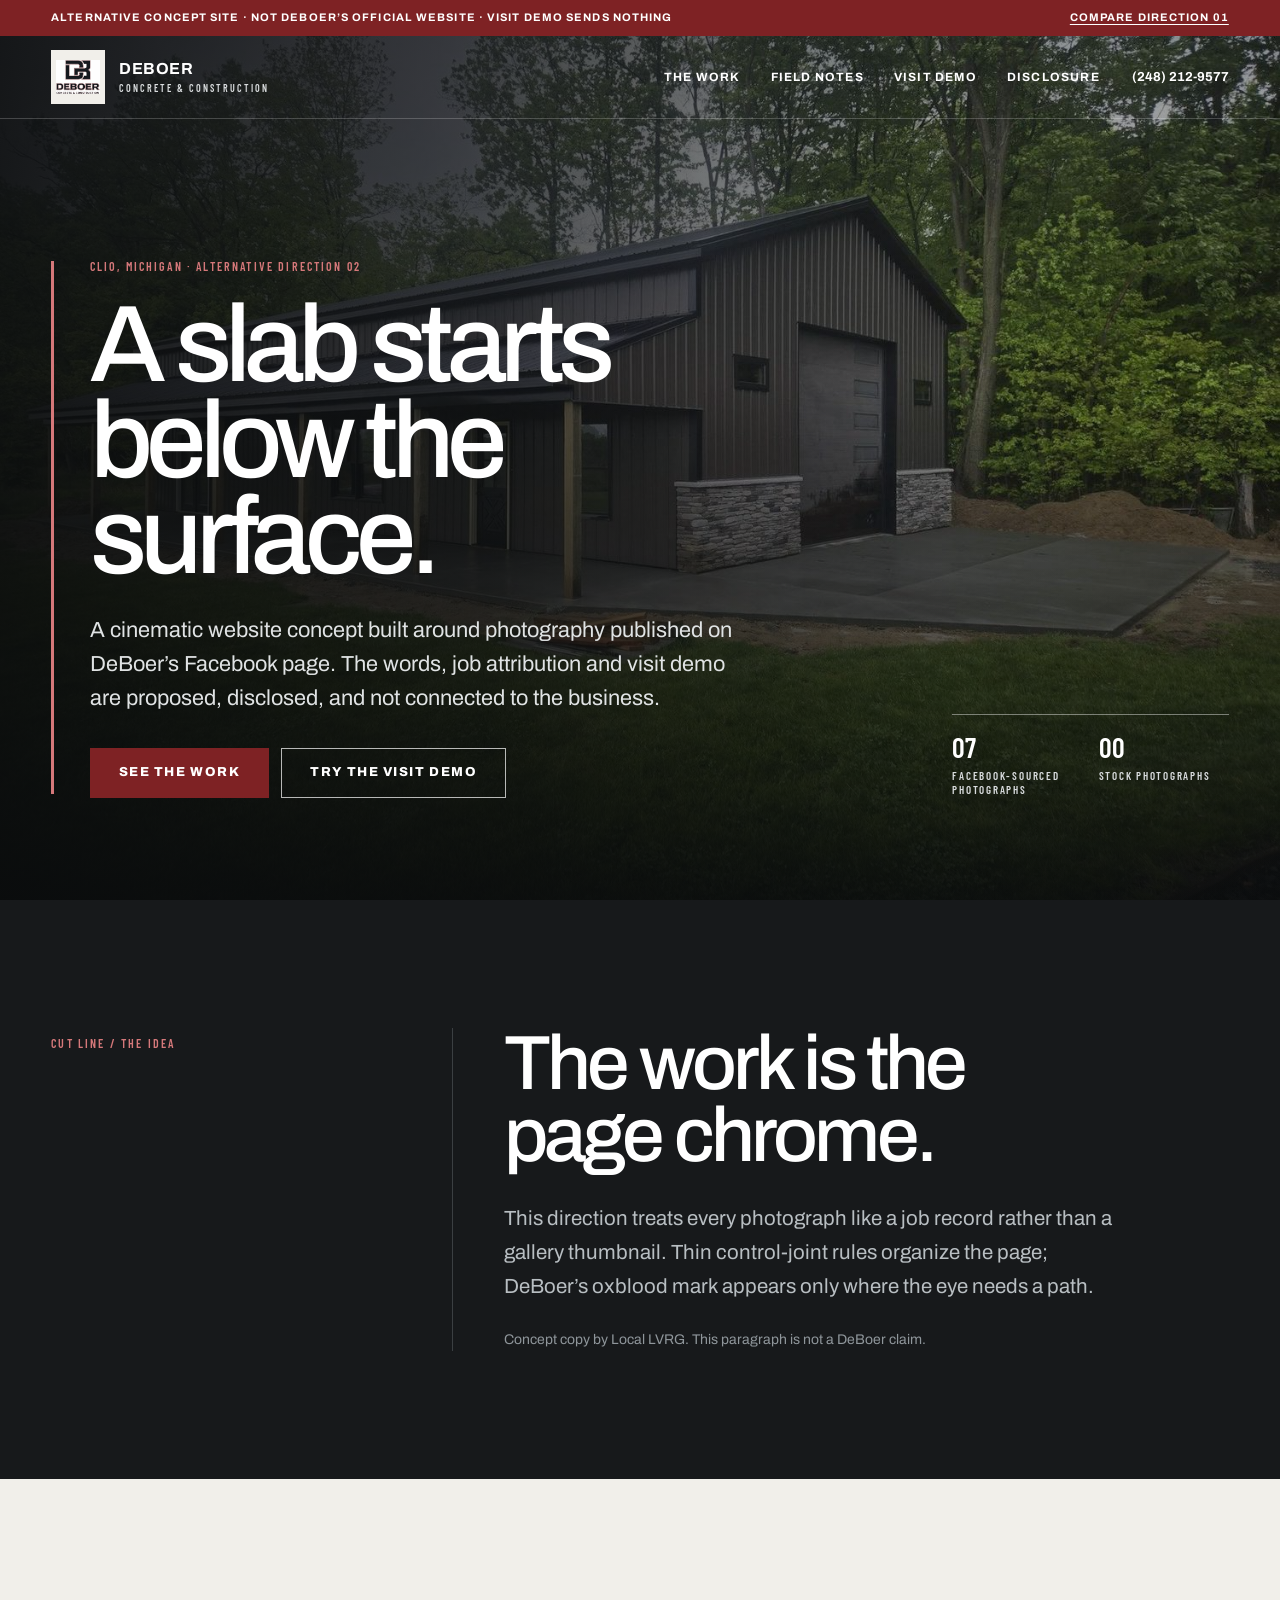
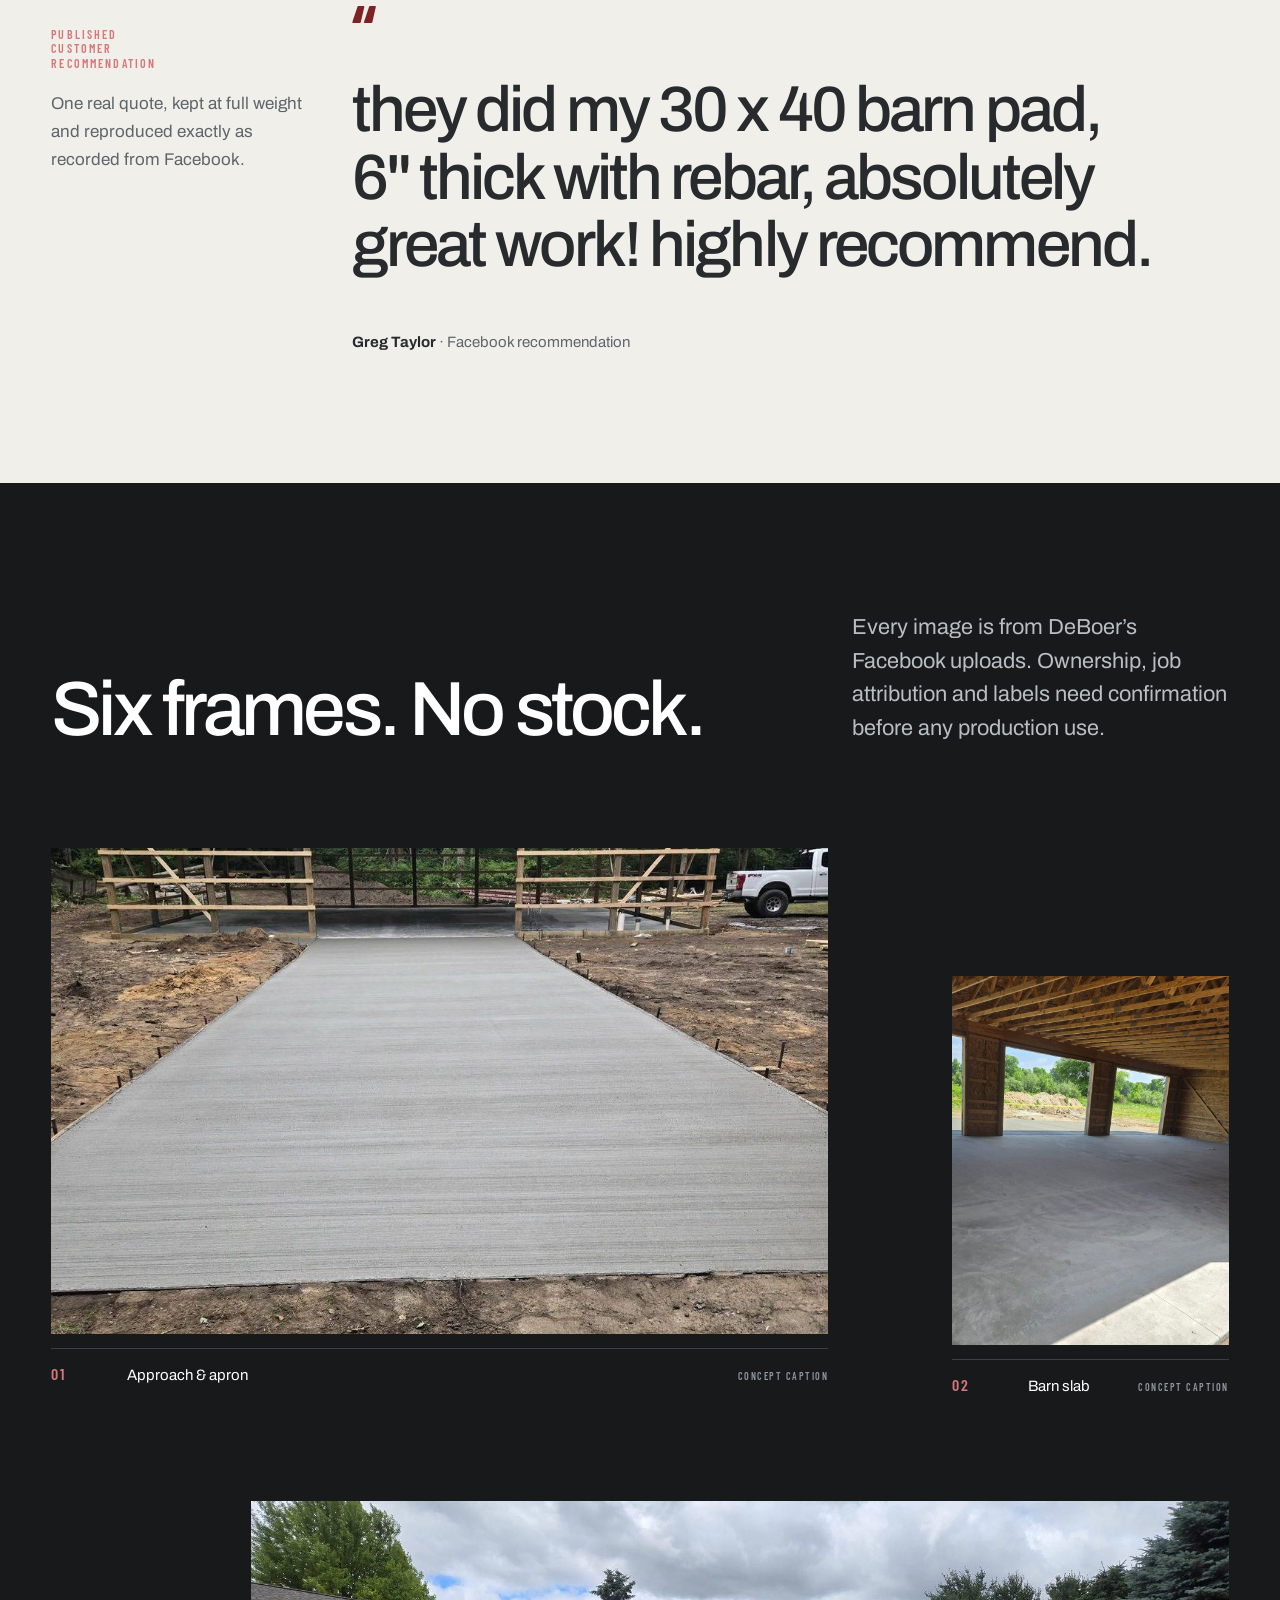
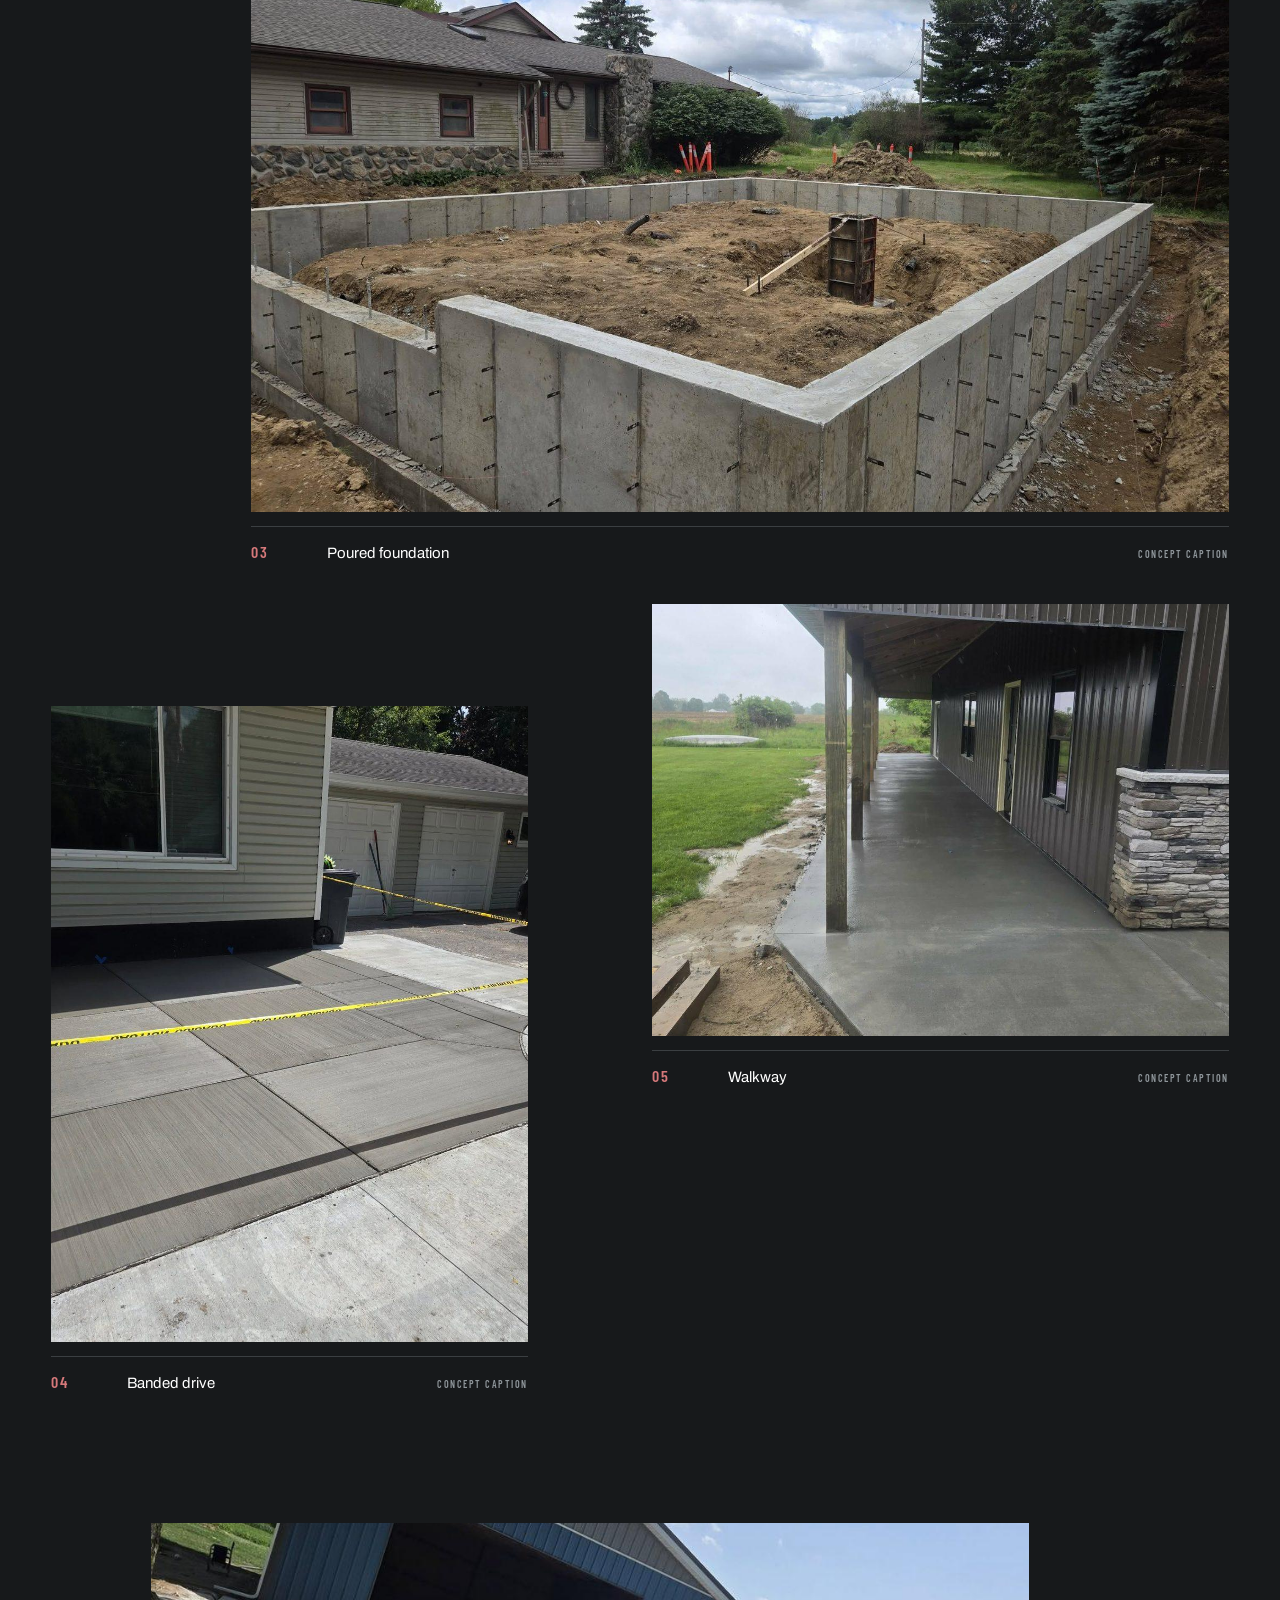
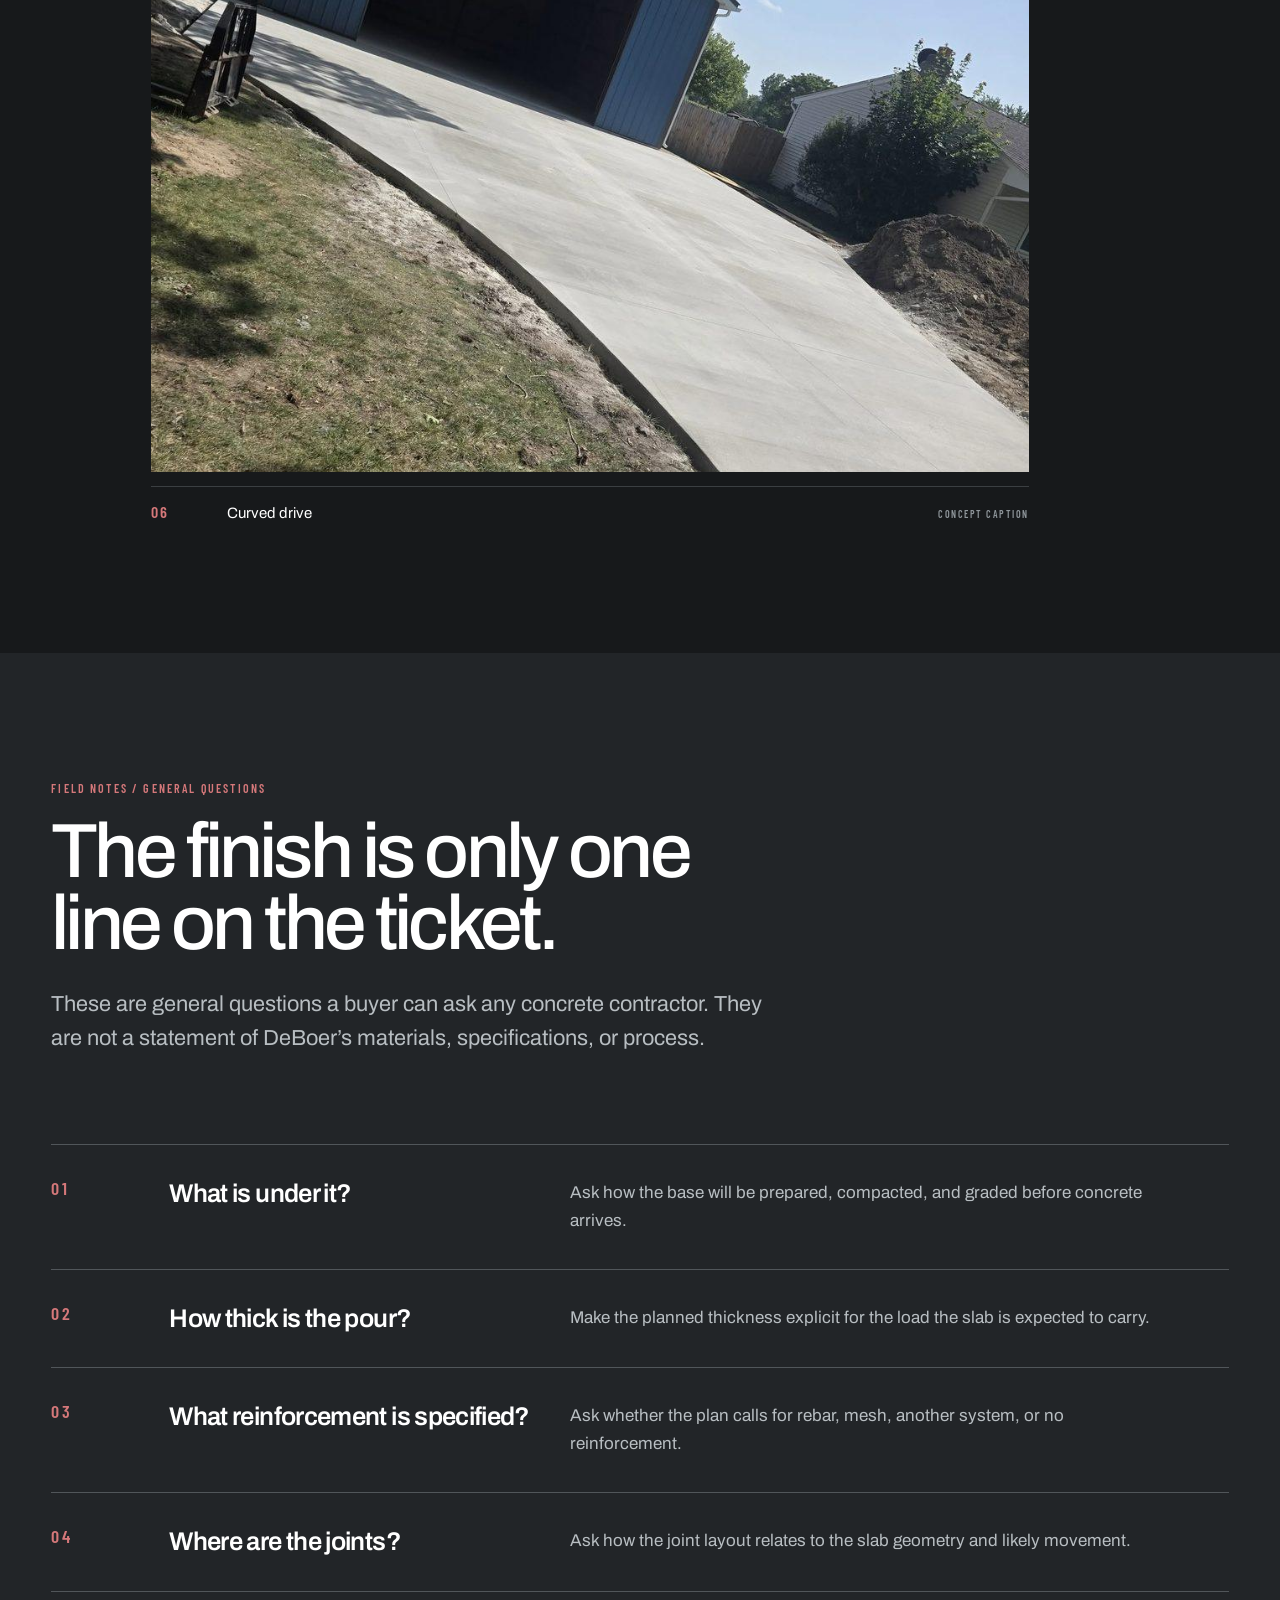
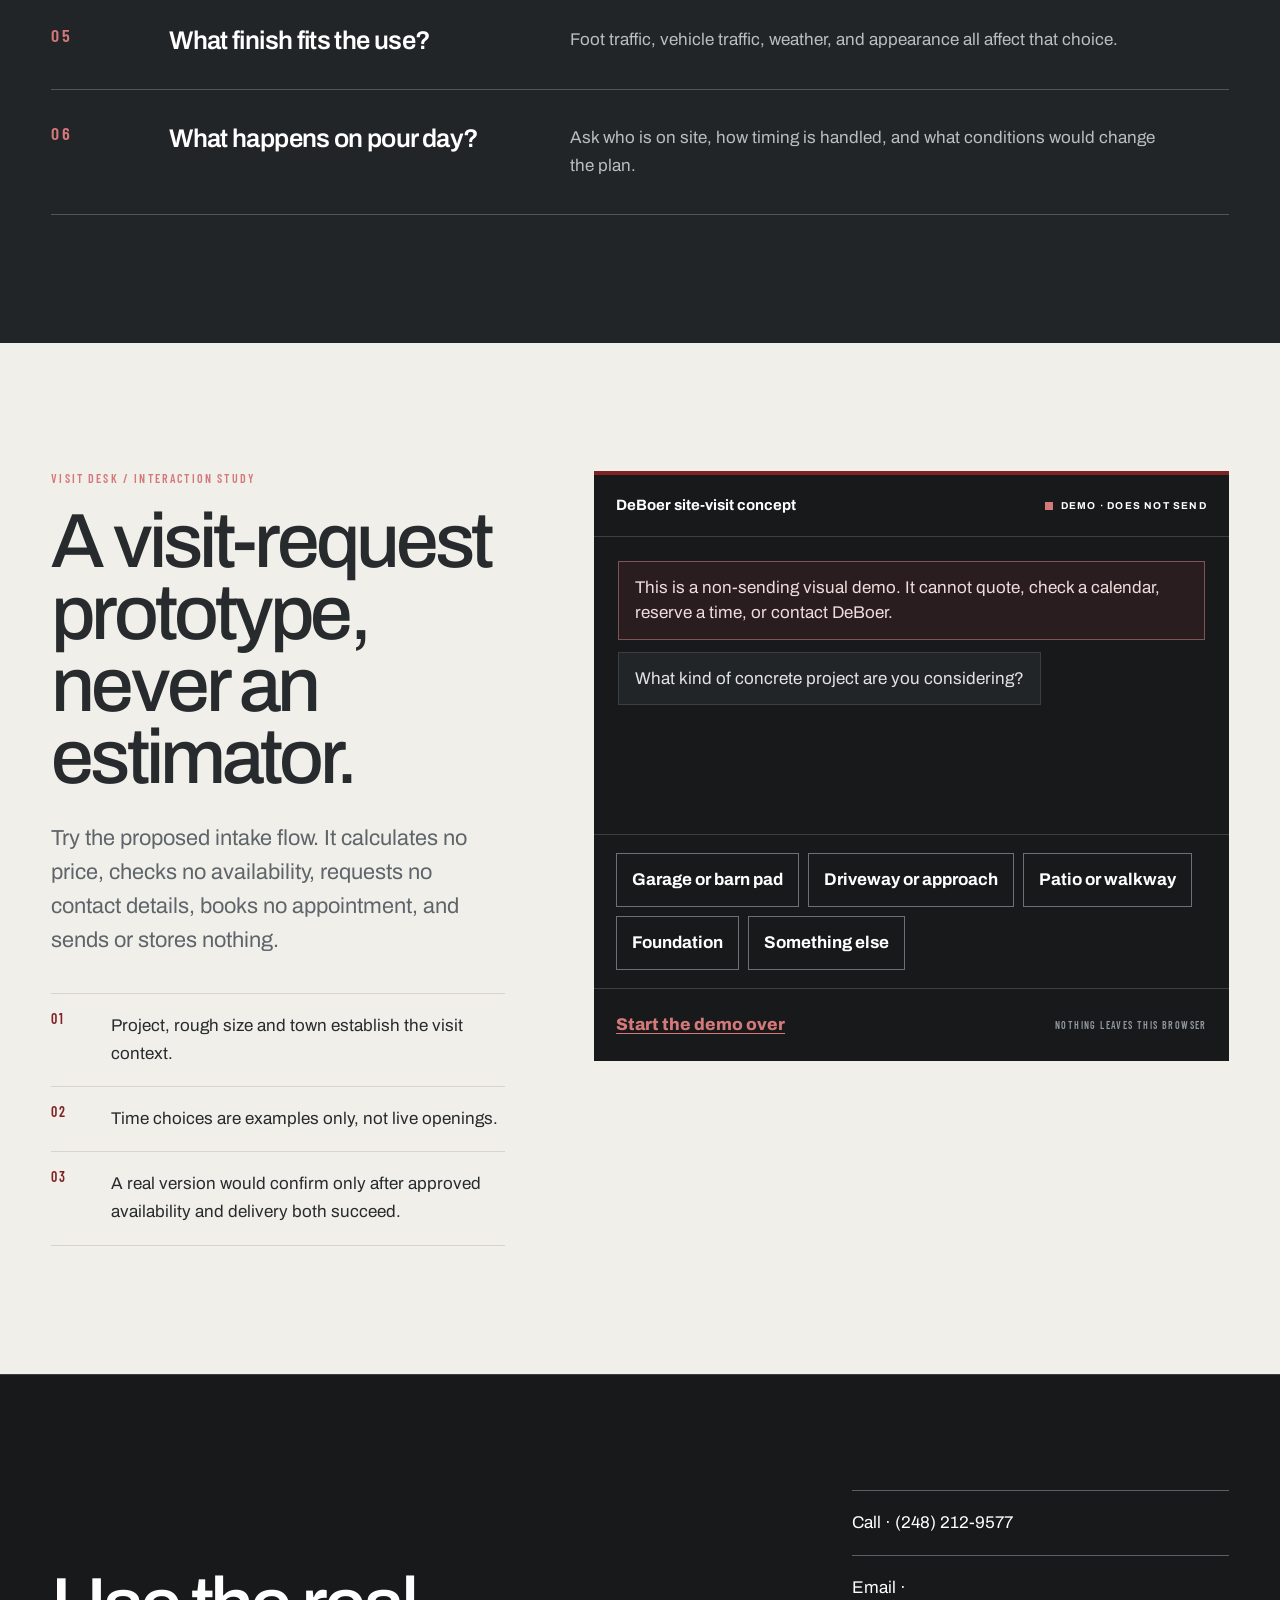
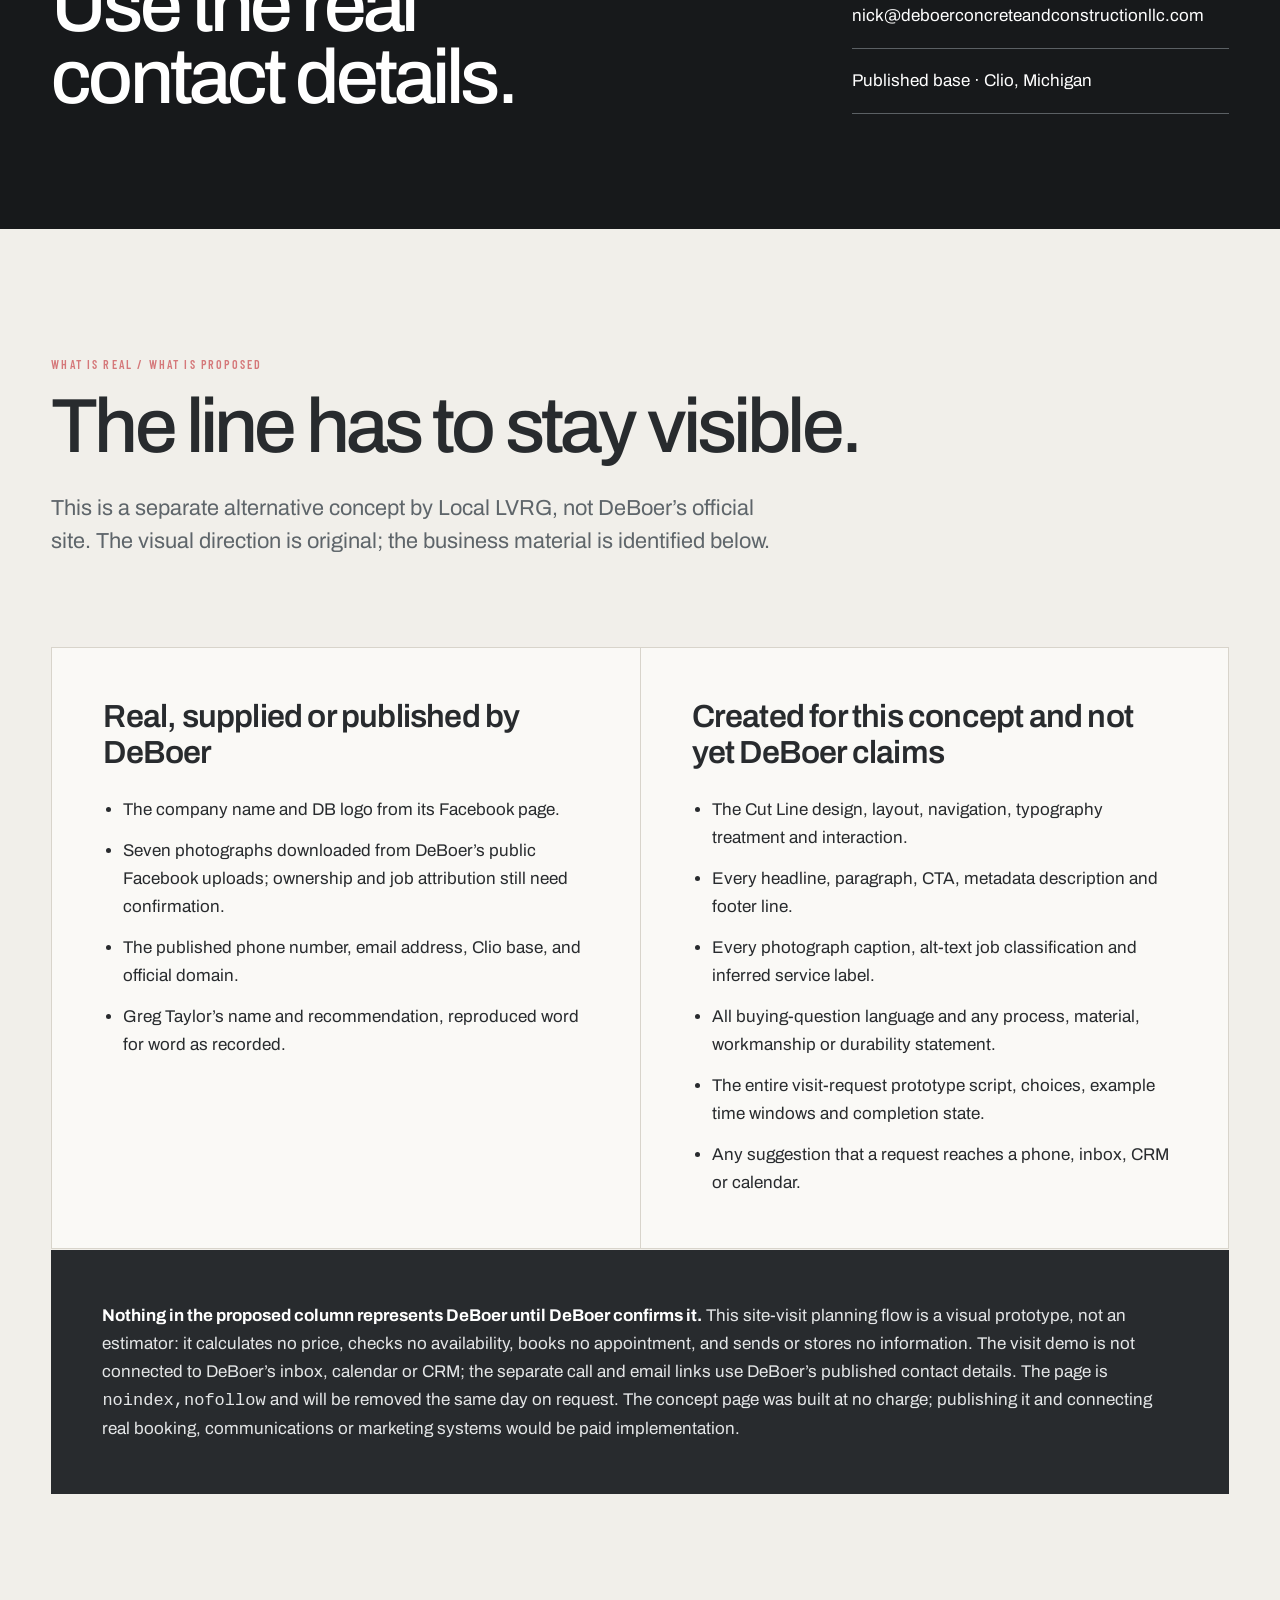
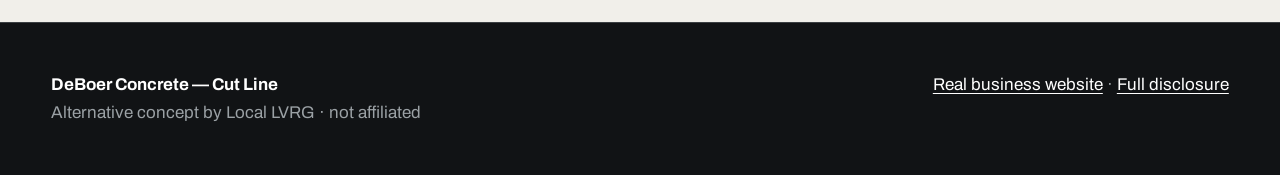
==== deboer-concrete-cutline/index.html @ 85c1f020 "deploy: publish DeBoer comparison options" ====
<!doctype html>
<html lang="en">
<head>
<meta charset="utf-8">
<meta name="viewport" content="width=device-width,initial-scale=1,viewport-fit=cover">
<meta name="robots" content="noindex,nofollow">
<meta http-equiv="Content-Security-Policy" content="default-src 'self'; img-src 'self'; font-src 'self'; style-src 'unsafe-inline'; script-src 'unsafe-inline'; connect-src 'none'; object-src 'none'; base-uri 'none'; form-action 'none'">
<title>DeBoer Concrete — Cut Line Alternative Concept Site</title>
<meta name="description" content="An alternative concept site for DeBoer Concrete And Construction LLC, built from its published logo and Facebook photography. This is not the official website.">
<meta name="theme-color" content="#17191B">
<meta property="og:type" content="website">
<meta property="og:title" content="DeBoer Concrete — Cut Line Alternative Concept Site">
<meta property="og:description" content="A clearly labelled visual concept built around photography published on DeBoer's Facebook page. Not the official website.">
<meta property="og:image" content="https://demos.locallvrg.co/deboer-concrete-cutline/assets/hero-shop-apron.jpg">
<meta property="og:image:alt" content="Concrete apron and covered walkway at a dark metal building">
<link rel="preload" as="font" type="font/woff2" href="assets/fonts/archivo.woff2" crossorigin>
<link rel="preload" as="image" href="assets/hero-shop-apron.jpg" fetchpriority="high">
<style>
@font-face{font-family:Archivo;src:url(assets/fonts/archivo.woff2) format("woff2");font-weight:400 900;font-display:swap}
@font-face{font-family:"Barlow Condensed";src:url(assets/fonts/barlow-condensed.woff2) format("woff2");font-weight:600;font-display:swap}

:root{
  --canvas:#17191B;
  --raised:#222528;
  --concrete:#F1EFEA;
  --concrete-muted:#D8D4CB;
  --ink:#FFFFFF;
  --body:#B8BEC2;
  --body-light:#282B2E;
  --muted-light:#5E656A;
  --joint:#3B3F42;
  --oxblood:#7E2224;
  --oxblood-hover:#9E2C30;
  --oxblood-bright:#D5787A;
  --success:#66AE7E;
  --archivo:Archivo,-apple-system,BlinkMacSystemFont,"Segoe UI",sans-serif;
  --cond:"Barlow Condensed",Archivo,sans-serif;
  --wrap:1440px;
  --rail:36px;
  --pad:clamp(24px,4vw,64px);
  --section:clamp(72px,10vw,144px);
}

*{box-sizing:border-box;margin:0;padding:0}
html{background:var(--canvas);scroll-behavior:smooth;-webkit-text-size-adjust:100%}
body{background:var(--canvas);color:var(--body);font:400 17px/1.65 var(--archivo);overflow-x:hidden;-webkit-font-smoothing:antialiased}
img{display:block;max-width:100%;height:auto}
a{color:inherit}
button,input{font:inherit}
button,a{-webkit-tap-highlight-color:transparent}
:focus-visible{outline:3px solid var(--oxblood-bright);outline-offset:4px}
::selection{background:var(--oxblood);color:var(--ink)}
.wrap{width:min(100%,var(--wrap));margin-inline:auto;padding-inline:var(--pad)}
.skip{position:fixed;left:16px;top:-100px;z-index:300;background:var(--concrete);color:var(--body-light);padding:14px 18px;font-weight:800;text-decoration:none}
.skip:focus{top:12px}
.kicker{font:600 12px/1.2 var(--cond);letter-spacing:.18em;text-transform:uppercase}
.kicker.red{color:var(--oxblood-bright)}
.display{color:var(--ink);font:500 clamp(42px,6vw,92px)/.94 var(--archivo);letter-spacing:-.05em;text-wrap:balance}
.display.dark{color:var(--body-light)}
.lede{max-width:62ch;font-size:clamp(18px,1.7vw,22px);line-height:1.55}
.btn{min-height:50px;display:inline-flex;align-items:center;justify-content:center;padding:15px 28px;border:1px solid transparent;background:none;color:var(--ink);font:800 13px/1 var(--archivo);letter-spacing:.12em;text-transform:uppercase;text-decoration:none;cursor:pointer;transition:background .18s,border-color .18s,color .18s}
.btn-primary{background:var(--oxblood);border-color:var(--oxblood)}
.btn-primary:hover{background:var(--oxblood-hover);border-color:var(--oxblood-hover)}
.btn-outline{border-color:rgba(255,255,255,.7)}
.btn-outline:hover{background:var(--ink);color:var(--canvas)}
.btn-dark{border-color:var(--body-light);color:var(--body-light)}
.btn-dark:hover{background:var(--body-light);color:var(--concrete)}

/* The concept label is the only permanently fixed piece of chrome. */
.concept-rail{position:fixed;inset:0 0 auto;z-index:150;height:var(--rail);background:var(--oxblood);color:#fff;display:flex;align-items:center}
.concept-rail .wrap{display:flex;align-items:center;justify-content:space-between;gap:20px;font:700 11px/1.2 var(--archivo);letter-spacing:.1em;text-transform:uppercase}
.concept-rail a{text-underline-offset:3px}

.site-header{position:absolute;z-index:80;top:var(--rail);left:0;right:0;border-bottom:1px solid rgba(255,255,255,.2)}
.nav{height:82px;display:flex;align-items:center;gap:32px}
.brand{display:flex;align-items:center;gap:14px;color:#fff;text-decoration:none}
.brand-mark{width:54px;height:54px;background:var(--concrete);display:grid;place-items:center;padding:5px;flex:none}
.brand-mark img{width:100%;height:100%;object-fit:contain}
.brand-name{display:flex;flex-direction:column;line-height:1}
.brand-name strong{font-size:16px;letter-spacing:.03em}
.brand-name span{margin-top:6px;color:#D9DCDE;font:600 10px/1 var(--cond);letter-spacing:.2em;text-transform:uppercase}
.nav-links{margin-left:auto;display:flex;align-items:center;gap:30px}
.nav-links a{color:#fff;font:700 12px/1 var(--archivo);letter-spacing:.1em;text-transform:uppercase;text-decoration:none}
.nav-links a:hover{text-decoration:underline;text-underline-offset:5px}
.nav-phone{font:700 13px/1 var(--archivo);color:#fff;text-decoration:none;white-space:nowrap}

.hero{position:relative;min-height:max(760px,100svh);display:flex;align-items:flex-end;isolation:isolate;padding:calc(var(--rail) + 128px) 0 clamp(64px,8vw,112px)}
.hero-media{position:absolute;inset:0;z-index:-2;background:#101214}
.hero-media img{width:100%;height:100%;object-fit:cover;object-position:center 54%}
.hero-media::after{content:"";position:absolute;inset:0;background:linear-gradient(90deg,rgba(10,12,13,.92) 0%,rgba(10,12,13,.68) 38%,rgba(10,12,13,.16) 74%),linear-gradient(0deg,rgba(10,12,13,.94) 0%,rgba(10,12,13,.12) 58%,rgba(10,12,13,.34) 100%)}
.hero-grid{display:grid;grid-template-columns:repeat(12,1fr);gap:24px;align-items:end}
.hero-copy{grid-column:1/9;position:relative;padding-left:clamp(20px,3vw,48px)}
.hero-copy::before{content:"";position:absolute;left:0;top:2px;bottom:4px;width:3px;background:var(--oxblood-bright)}
.hero h1{max-width:9.6ch;margin-top:24px;color:#fff;font:500 clamp(53px,8.5vw,134px)/.88 var(--archivo);letter-spacing:-.06em;text-wrap:balance}
.hero .lede{margin-top:30px;color:#E0E3E4;max-width:55ch}
.hero-actions{display:flex;flex-wrap:wrap;gap:12px;margin-top:32px}
.hero-index{grid-column:10/13;align-self:end;border-top:1px solid rgba(255,255,255,.42);padding-top:18px;display:grid;grid-template-columns:1fr 1fr;gap:16px;color:#fff}
.hero-index b{display:block;font:600 28px/1 var(--cond)}
.hero-index span{display:block;margin-top:8px;color:#D9DCDE;font:600 11px/1.3 var(--cond);letter-spacing:.16em;text-transform:uppercase}

.intro{padding:var(--section) 0;background:var(--canvas)}
.split{display:grid;grid-template-columns:repeat(12,1fr);gap:24px}
.split-label{grid-column:1/4;padding-top:8px}
.split-copy{grid-column:5/12;border-left:1px solid var(--joint);padding-left:clamp(28px,4vw,64px)}
.split-copy p{margin-top:30px;max-width:62ch;font-size:clamp(18px,1.6vw,22px)}
.split-copy .micro{margin-top:24px;color:#8F969B;font-size:14px}

.proof{background:var(--concrete);color:var(--body-light);padding:var(--section) 0}
.proof-grid{display:grid;grid-template-columns:repeat(12,1fr);gap:24px}
.proof-meta{grid-column:1/4}
.proof-meta p{margin-top:20px;color:var(--muted-light);max-width:26ch}
.proof blockquote{grid-column:4/13;font:500 clamp(32px,5vw,76px)/1.05 var(--archivo);letter-spacing:-.045em;text-wrap:balance}
.proof blockquote::before{content:"\201C";color:var(--oxblood);display:block;font:600 76px/.6 var(--cond);margin-bottom:24px}
.proof cite{grid-column:4/13;margin-top:28px;font-style:normal;color:var(--muted-light);font-size:15px}
.proof cite strong{color:var(--body-light)}

.work-section{padding:var(--section) 0;background:var(--canvas)}
.work-head{display:grid;grid-template-columns:repeat(12,1fr);gap:24px;align-items:end;margin-bottom:clamp(56px,8vw,104px)}
.work-head .display{grid-column:1/8}
.work-head .lede{grid-column:9/13;color:var(--body)}
.job-ledger{display:grid;grid-template-columns:repeat(12,1fr);gap:clamp(24px,3vw,48px) 24px}
.job{min-width:0}
.job:nth-child(1){grid-column:1/9}
.job:nth-child(2){grid-column:10/13;margin-top:clamp(64px,10vw,160px)}
.job:nth-child(3){grid-column:3/13;margin-top:clamp(24px,5vw,72px)}
.job:nth-child(4){grid-column:1/6;margin-top:clamp(40px,8vw,120px)}
.job:nth-child(5){grid-column:7/13}
.job:nth-child(6){grid-column:2/11;margin-top:clamp(32px,7vw,96px)}
.job-frame{position:relative;overflow:hidden;background:var(--raised)}
.job img{width:100%;height:100%;object-fit:cover;transition:transform .35s ease}
.job:hover img{transform:scale(1.012)}
.job:nth-child(1) .job-frame,.job:nth-child(3) .job-frame,.job:nth-child(6) .job-frame{aspect-ratio:16/10}
.job:nth-child(2) .job-frame,.job:nth-child(4) .job-frame{aspect-ratio:3/4}
.job:nth-child(5) .job-frame{aspect-ratio:4/3}
.job figcaption{display:grid;grid-template-columns:60px 1fr auto;gap:16px;align-items:baseline;border-top:1px solid var(--joint);padding-top:14px;margin-top:14px;color:var(--body)}
.job-no{color:var(--oxblood-bright);font:600 16px/1 var(--cond);letter-spacing:.12em}
.job-title{color:#fff;font-size:15px}
.job-note{font:600 10px/1 var(--cond);letter-spacing:.15em;text-transform:uppercase;color:#8F969B;text-align:right}

.field-notes{padding:var(--section) 0;background:var(--raised)}
.field-head{max-width:950px;margin-bottom:clamp(48px,7vw,88px)}
.field-head .display{margin-top:20px}
.field-head .lede{margin-top:28px}
.question-list{border-top:1px solid #51565A}
.question{display:grid;grid-template-columns:1fr 4fr 7fr;gap:24px;padding:34px 0;border-bottom:1px solid #51565A}
.question .num{font:600 18px/1 var(--cond);color:var(--oxblood-bright);letter-spacing:.14em}
.question h3{color:#fff;font:600 clamp(20px,2vw,28px)/1.15 var(--archivo);letter-spacing:-.025em}
.question p{max-width:60ch;color:var(--body)}

.visit{padding:var(--section) 0;background:var(--concrete);color:var(--body-light)}
.visit-grid{display:grid;grid-template-columns:5fr 7fr;gap:clamp(48px,7vw,112px);align-items:start}
.visit-copy .display{margin-top:20px}
.visit-copy .lede{margin-top:28px;color:var(--muted-light)}
.visit-facts{margin-top:36px;border-top:1px solid var(--concrete-muted)}
.visit-facts li{list-style:none;display:grid;grid-template-columns:44px 1fr;gap:16px;padding:18px 0;border-bottom:1px solid var(--concrete-muted)}
.visit-facts b{font:600 14px/1 var(--cond);color:var(--oxblood);letter-spacing:.12em}
.visit-shell{background:var(--canvas);color:var(--body);border-top:4px solid var(--oxblood);min-height:590px;display:flex;flex-direction:column}
.visit-top{display:flex;align-items:center;justify-content:space-between;gap:20px;padding:18px 22px;border-bottom:1px solid var(--joint)}
.visit-top strong{color:#fff;font-size:15px}
.demo-badge{display:inline-flex;align-items:center;gap:8px;color:#fff;font:700 10px/1 var(--archivo);letter-spacing:.12em;text-transform:uppercase}
.demo-badge::before{content:"";width:8px;height:8px;background:var(--oxblood-bright)}
.visit-log{flex:1;display:flex;flex-direction:column;gap:12px;padding:24px;overflow:auto;max-height:410px;scroll-behavior:smooth}
.bubble{max-width:86%;padding:13px 16px;border:1px solid var(--joint);line-height:1.5}
.bubble.agent{align-self:flex-start;background:var(--raised);color:#E1E3E4}
.bubble.user{align-self:flex-end;background:var(--oxblood);border-color:var(--oxblood);color:#fff}
.bubble.notice{align-self:stretch;max-width:none;border-color:#805356;color:#F0DCDD;background:#291D1F}
.ticket{border:1px solid #62676B;border-left:3px solid var(--success);padding:18px;align-self:stretch;color:#fff}
.ticket-label{font:600 10px/1 var(--cond);letter-spacing:.17em;text-transform:uppercase;color:var(--success)}
.ticket-grid{display:grid;grid-template-columns:1fr 1fr;gap:12px 20px;margin-top:16px}
.ticket-grid dt{font:600 10px/1 var(--cond);letter-spacing:.12em;text-transform:uppercase;color:#92999E}
.ticket-grid dd{margin-top:5px;color:#fff;font-size:14px}
.visit-controls{padding:18px 22px;border-top:1px solid var(--joint);display:flex;flex-wrap:wrap;gap:9px}
.choice{min-height:46px;padding:12px 15px;border:1px solid #6A7074;background:transparent;color:#fff;font-weight:700;cursor:pointer;text-align:left}
.choice:hover{background:#fff;color:var(--canvas)}
.choice:disabled{opacity:.45;cursor:default}
.text-step{display:grid;grid-template-columns:1fr auto;gap:10px;width:100%}
.text-step label{grid-column:1/-1;color:#fff;font:600 12px/1.3 var(--archivo)}
.text-step input{min-width:0;height:48px;border:1px solid #747A7E;background:#111315;color:#fff;padding:0 14px}
.text-step button{min-height:48px;padding:0 20px;border:0;background:var(--oxblood);color:#fff;font-weight:800;cursor:pointer}
.field-error{grid-column:1/-1;color:#FFB9BB;font-size:13px;min-height:1.4em}
.visit-bottom{display:flex;justify-content:space-between;align-items:center;gap:16px;padding:14px 22px;border-top:1px solid var(--joint)}
.restart{border:0;background:none;color:var(--oxblood-bright);font-weight:800;text-decoration:underline;text-underline-offset:3px;cursor:pointer;padding:8px 0}
.visit-bottom span{font:600 10px/1.3 var(--cond);letter-spacing:.14em;text-transform:uppercase;color:#92999E;text-align:right}
.no-js-only{color:#fff}

.contact{padding:clamp(72px,9vw,128px) 0;background:var(--canvas);border-top:1px solid var(--joint)}
.contact-grid{display:grid;grid-template-columns:repeat(12,1fr);gap:24px;align-items:end}
.contact .display{grid-column:1/8}
.contact-details{grid-column:9/13;border-top:1px solid #5B6064}
.contact-details a,.contact-details p{display:block;padding:18px 0;border-bottom:1px solid #5B6064;color:#fff;text-decoration:none;overflow-wrap:anywhere}
.contact-details a:hover{text-decoration:underline;text-underline-offset:4px}

.disclosure{padding:var(--section) 0;background:var(--concrete);color:var(--body-light)}
.disclosure-head{max-width:900px}
.disclosure-head .display{margin-top:20px}
.disclosure-head .lede{margin-top:28px;color:var(--muted-light)}
.disclosure-grid{display:grid;grid-template-columns:1fr 1fr;gap:1px;background:var(--concrete-muted);border:1px solid var(--concrete-muted);margin-top:clamp(48px,7vw,88px)}
.disclosure-col{background:#FAF9F6;padding:clamp(28px,4vw,52px)}
.disclosure-col h3{font:600 clamp(22px,2.5vw,32px)/1.1 var(--archivo);letter-spacing:-.025em}
.disclosure-col ul{margin-top:26px;padding-left:20px}
.disclosure-col li+li{margin-top:13px}
.closing{margin-top:1px;background:var(--body-light);color:#E4E6E7;padding:clamp(28px,4vw,52px)}
.closing strong{color:#fff}

footer{padding:48px 0;background:#111315;color:#9BA1A5;border-top:1px solid var(--joint)}
.footer-grid{display:flex;justify-content:space-between;gap:30px;flex-wrap:wrap}
footer strong{color:#fff}
footer a{color:#fff;text-underline-offset:3px}

@media(max-width:1000px){
  .nav-links{display:none}
  .hero-copy{grid-column:1/10}
  .hero-index{grid-column:10/13}
  .work-head .display{grid-column:1/9}.work-head .lede{grid-column:9/13}
  .visit-grid{grid-template-columns:1fr;gap:56px}.visit-copy{max-width:800px}.visit-shell{min-height:560px}
  .contact .display{grid-column:1/8}.contact-details{grid-column:8/13}
}

@media(max-width:780px){
  :root{--pad:clamp(20px,5vw,40px);--section:clamp(64px,12vw,96px)}
  .brand-name{display:none}.nav-phone{margin-left:auto}
  .hero{min-height:760px;padding-bottom:58px}.hero-media img{object-position:58% center}
  .hero-media::after{background:linear-gradient(0deg,rgba(10,12,13,.96) 0%,rgba(10,12,13,.52) 56%,rgba(10,12,13,.42) 100%)}
  .hero-copy{grid-column:1/13}.hero-index{display:none}.hero h1{max-width:8.8ch}
  .split-label{grid-column:1/13}.split-copy{grid-column:1/13;margin-top:32px;padding-left:28px}
  .proof-meta{grid-column:1/13}.proof-meta p{max-width:50ch}.proof blockquote,.proof cite{grid-column:1/13}.proof blockquote{margin-top:48px}
  .work-head .display,.work-head .lede{grid-column:1/13}.work-head .lede{margin-top:28px}
  .job-ledger{display:block}.job,.job:nth-child(n){margin:0 0 56px}.job:nth-child(n) .job-frame{aspect-ratio:auto}.job img{height:auto}.job figcaption{grid-template-columns:48px 1fr}.job-note{grid-column:2;text-align:left}
  .question{grid-template-columns:48px 1fr}.question p{grid-column:2;margin-top:8px}
  .contact .display,.contact-details{grid-column:1/13}.contact-details{margin-top:48px}
  .disclosure-grid{grid-template-columns:1fr}
}

@media(max-width:560px){
  :root{--rail:56px}
  .concept-rail .wrap{font-size:9.5px;line-height:1.35}.concept-rail .rail-note{max-width:22ch}.concept-rail a{max-width:12ch;text-align:right}
  .nav{height:74px}.brand-mark{width:48px;height:48px}.nav-phone{font-size:12px}
  .hero{min-height:700px;padding-top:calc(var(--rail) + 108px)}
  .hero h1{font-size:clamp(48px,15vw,68px)}
  .hero .lede{font-size:17px;line-height:1.5}.hero-actions{display:grid}.hero-actions .btn{width:100%}
  .job figcaption{font-size:13px}
  .question{padding:28px 0}.question h3{font-size:20px}
  .visit-log{padding:18px}.visit-controls{padding:16px}.choice{width:100%}
  .text-step{grid-template-columns:1fr}.text-step label,.field-error{grid-column:1}.text-step button{width:100%}
  .ticket-grid{grid-template-columns:1fr}
  .visit-bottom{align-items:flex-start;flex-direction:column}.visit-bottom span{text-align:left}
}

@media(prefers-reduced-motion:reduce){
  html{scroll-behavior:auto}
  *,*::before,*::after{scroll-behavior:auto!important;transition:none!important}
}
</style>
</head>
<body>
<a class="skip" href="#main">Skip to content</a>

<div class="concept-rail">
  <div class="wrap">
    <span class="rail-note">Alternative concept site · not DeBoer&rsquo;s official website · visit demo sends nothing</span>
    <a href="../deboer-concrete/" rel="nofollow">Compare direction 01</a>
  </div>
</div>

<header class="site-header">
  <div class="wrap nav">
    <a class="brand" href="#top" aria-label="DeBoer Concrete alternative concept, back to top">
      <span class="brand-mark"><img src="assets/logo.png" alt="" width="620" height="471"></span>
      <span class="brand-name"><strong>DEBOER</strong><span>Concrete &amp; Construction</span></span>
    </a>
    <nav class="nav-links" aria-label="Concept navigation">
      <a href="#work">The work</a>
      <a href="#questions">Field notes</a>
      <a href="#visit">Visit demo</a>
      <a href="#disclosure">Disclosure</a>
    </nav>
    <a class="nav-phone" href="tel:+12482129577">(248) 212-9577</a>
  </div>
</header>

<main id="main">
  <section class="hero" id="top" aria-labelledby="hero-title">
    <div class="hero-media" aria-hidden="true">
      <img src="assets/hero-shop-apron.jpg" alt="" width="1500" height="1125" fetchpriority="high">
    </div>
    <div class="wrap hero-grid">
      <div class="hero-copy">
        <p class="kicker red">Clio, Michigan · Alternative direction 02</p>
        <h1 id="hero-title">A slab starts below the surface.</h1>
        <p class="lede">A cinematic website concept built around photography published on DeBoer&rsquo;s Facebook page. The words, job attribution and visit demo are proposed, disclosed, and not connected to the business.</p>
        <div class="hero-actions">
          <a class="btn btn-primary" href="#work">See the work</a>
          <a class="btn btn-outline" href="#visit">Try the visit demo</a>
        </div>
      </div>
      <div class="hero-index" aria-label="Concept facts">
        <div><b>07</b><span>Facebook-sourced photographs</span></div>
        <div><b>00</b><span>Stock photographs</span></div>
      </div>
    </div>
  </section>

  <section class="intro" aria-labelledby="intro-title">
    <div class="wrap split">
      <div class="split-label">
        <p class="kicker red">Cut Line / The idea</p>
      </div>
      <div class="split-copy">
        <h2 class="display" id="intro-title">The work is the page chrome.</h2>
        <p>This direction treats every photograph like a job record rather than a gallery thumbnail. Thin control-joint rules organize the page; DeBoer&rsquo;s oxblood mark appears only where the eye needs a path.</p>
        <p class="micro">Concept copy by Local LVRG. This paragraph is not a DeBoer claim.</p>
      </div>
    </div>
  </section>

  <section class="proof" aria-labelledby="proof-title">
    <div class="wrap proof-grid">
      <div class="proof-meta">
        <p class="kicker red" id="proof-title">Published customer recommendation</p>
        <p>One real quote, kept at full weight and reproduced exactly as recorded from Facebook.</p>
      </div>
      <blockquote>they did my 30 x 40 barn pad, 6&quot; thick with rebar, absolutely great work! highly recommend.</blockquote>
      <cite><strong>Greg Taylor</strong> · Facebook recommendation</cite>
    </div>
  </section>

  <section class="work-section" id="work" aria-labelledby="work-title">
    <div class="wrap">
      <div class="work-head">
        <h2 class="display" id="work-title">Six frames. No stock.</h2>
        <p class="lede">Every image is from DeBoer&rsquo;s Facebook uploads. Ownership, job attribution and labels need confirmation before any production use.</p>
      </div>

      <div class="job-ledger">
        <figure class="job">
          <div class="job-frame"><img src="assets/job-approach.jpg" alt="Concrete surface leading beneath a timber pavilion with a green metal roof" width="1050" height="1400" loading="lazy" decoding="async"></div>
          <figcaption><span class="job-no">01</span><span class="job-title">Approach &amp; apron</span><span class="job-note">Concept caption</span></figcaption>
        </figure>
        <figure class="job">
          <div class="job-frame"><img src="assets/job-barn-slab.jpg" alt="Large finished concrete slab inside an open pole barn" width="1600" height="1200" loading="lazy" decoding="async"></div>
          <figcaption><span class="job-no">02</span><span class="job-title">Barn slab</span><span class="job-note">Concept caption</span></figcaption>
        </figure>
        <figure class="job">
          <div class="job-frame"><img src="assets/job-foundation.jpg" alt="Poured concrete walls forming a building footprint" width="1600" height="1200" loading="lazy" decoding="async"></div>
          <figcaption><span class="job-no">03</span><span class="job-title">Poured foundation</span><span class="job-note">Concept caption</span></figcaption>
        </figure>
        <figure class="job">
          <div class="job-frame"><img src="assets/job-banded-drive.jpg" alt="Fresh concrete driveway with a contrasting border band" width="1600" height="1200" loading="lazy" decoding="async"></div>
          <figcaption><span class="job-no">04</span><span class="job-title">Banded drive</span><span class="job-note">Concept caption</span></figcaption>
        </figure>
        <figure class="job">
          <div class="job-frame"><img src="assets/job-walkway.jpg" alt="Broom-finished concrete walkway beside a dark metal building" width="1050" height="1400" loading="lazy" decoding="async"></div>
          <figcaption><span class="job-no">05</span><span class="job-title">Walkway</span><span class="job-note">Concept caption</span></figcaption>
        </figure>
        <figure class="job">
          <div class="job-frame"><img src="assets/job-curved-drive.jpg" alt="Curving concrete drive leading toward a blue metal building" width="1047" height="1400" loading="lazy" decoding="async"></div>
          <figcaption><span class="job-no">06</span><span class="job-title">Curved drive</span><span class="job-note">Concept caption</span></figcaption>
        </figure>
      </div>
    </div>
  </section>

  <section class="field-notes" id="questions" aria-labelledby="questions-title">
    <div class="wrap">
      <div class="field-head">
        <p class="kicker red">Field notes / general questions</p>
        <h2 class="display" id="questions-title">The finish is only one line on the ticket.</h2>
        <p class="lede">These are general questions a buyer can ask any concrete contractor. They are not a statement of DeBoer&rsquo;s materials, specifications, or process.</p>
      </div>
      <div class="question-list">
        <article class="question"><span class="num">01</span><h3>What is under it?</h3><p>Ask how the base will be prepared, compacted, and graded before concrete arrives.</p></article>
        <article class="question"><span class="num">02</span><h3>How thick is the pour?</h3><p>Make the planned thickness explicit for the load the slab is expected to carry.</p></article>
        <article class="question"><span class="num">03</span><h3>What reinforcement is specified?</h3><p>Ask whether the plan calls for rebar, mesh, another system, or no reinforcement.</p></article>
        <article class="question"><span class="num">04</span><h3>Where are the joints?</h3><p>Ask how the joint layout relates to the slab geometry and likely movement.</p></article>
        <article class="question"><span class="num">05</span><h3>What finish fits the use?</h3><p>Foot traffic, vehicle traffic, weather, and appearance all affect that choice.</p></article>
        <article class="question"><span class="num">06</span><h3>What happens on pour day?</h3><p>Ask who is on site, how timing is handled, and what conditions would change the plan.</p></article>
      </div>
    </div>
  </section>

  <section class="visit" id="visit" aria-labelledby="visit-title">
    <div class="wrap visit-grid">
      <div class="visit-copy">
        <p class="kicker red">Visit desk / interaction study</p>
        <h2 class="display dark" id="visit-title">A visit-request prototype, never an estimator.</h2>
        <p class="lede">Try the proposed intake flow. It calculates no price, checks no availability, requests no contact details, books no appointment, and sends or stores nothing.</p>
        <ul class="visit-facts">
          <li><b>01</b><span>Project, rough size and town establish the visit context.</span></li>
          <li><b>02</b><span>Time choices are examples only, not live openings.</span></li>
          <li><b>03</b><span>A real version would confirm only after approved availability and delivery both succeed.</span></li>
        </ul>
      </div>

      <div class="visit-shell" role="region" aria-labelledby="visit-demo-title">
        <div class="visit-top">
          <strong id="visit-demo-title">DeBoer site-visit concept</strong>
          <span class="demo-badge">Demo · does not send</span>
        </div>
        <div class="visit-log" id="visit-log" role="log" aria-live="polite" aria-label="Demo conversation">
          <p class="bubble agent no-js-only">This visual prototype needs JavaScript for the sample choices. Nothing is sent either way. Call (248) 212-9577 if you want to contact the real business.</p>
        </div>
        <div class="visit-controls" id="visit-controls"></div>
        <div class="visit-bottom">
          <button class="restart" id="restart" type="button" hidden>Start the demo over</button>
          <span>Nothing leaves this browser</span>
        </div>
      </div>
    </div>
  </section>

  <section class="contact" aria-labelledby="contact-title">
    <div class="wrap contact-grid">
      <h2 class="display" id="contact-title">Use the real contact details.</h2>
      <div class="contact-details">
        <a href="tel:+12482129577">Call · (248) 212-9577</a>
        <a href="mailto:nick@deboerconcreteandconstructionllc.com">Email · nick@deboerconcreteandconstructionllc.com</a>
        <p>Published base · Clio, Michigan</p>
      </div>
    </div>
  </section>

  <section class="disclosure" id="disclosure" aria-labelledby="disclosure-title">
    <div class="wrap">
      <div class="disclosure-head">
        <p class="kicker red">What is real / what is proposed</p>
        <h2 class="display dark" id="disclosure-title">The line has to stay visible.</h2>
        <p class="lede">This is a separate alternative concept by Local LVRG, not DeBoer&rsquo;s official site. The visual direction is original; the business material is identified below.</p>
      </div>

      <div class="disclosure-grid">
        <div class="disclosure-col">
          <h3>Real, supplied or published by DeBoer</h3>
          <ul>
            <li>The company name and DB logo from its Facebook page.</li>
            <li>Seven photographs downloaded from DeBoer&rsquo;s public Facebook uploads; ownership and job attribution still need confirmation.</li>
            <li>The published phone number, email address, Clio base, and official domain.</li>
            <li>Greg Taylor&rsquo;s name and recommendation, reproduced word for word as recorded.</li>
          </ul>
        </div>
        <div class="disclosure-col">
          <h3>Created for this concept and not yet DeBoer claims</h3>
          <ul>
            <li>The Cut Line design, layout, navigation, typography treatment and interaction.</li>
            <li>Every headline, paragraph, CTA, metadata description and footer line.</li>
            <li>Every photograph caption, alt-text job classification and inferred service label.</li>
            <li>All buying-question language and any process, material, workmanship or durability statement.</li>
            <li>The entire visit-request prototype script, choices, example time windows and completion state.</li>
            <li>Any suggestion that a request reaches a phone, inbox, CRM or calendar.</li>
          </ul>
        </div>
      </div>
      <div class="closing">
        <p><strong>Nothing in the proposed column represents DeBoer until DeBoer confirms it.</strong> This site-visit planning flow is a visual prototype, not an estimator: it calculates no price, checks no availability, books no appointment, and sends or stores no information. The visit demo is not connected to DeBoer&rsquo;s inbox, calendar or CRM; the separate call and email links use DeBoer&rsquo;s published contact details. The page is <code>noindex,nofollow</code> and will be removed the same day on request. The concept page was built at no charge; publishing it and connecting real booking, communications or marketing systems would be paid implementation.</p>
      </div>
    </div>
  </section>
</main>

<footer>
  <div class="wrap footer-grid">
    <p><strong>DeBoer Concrete — Cut Line</strong><br>Alternative concept by Local LVRG · not affiliated</p>
    <p><a href="https://deboerconcreteandconstructionllc.com/" rel="nofollow noopener">Real business website</a> · <a href="#disclosure">Full disclosure</a></p>
  </div>
</footer>

<script>
(function(){
  "use strict";

  var log=document.getElementById("visit-log");
  var controls=document.getElementById("visit-controls");
  var restart=document.getElementById("restart");
  var state={};

  var jobs=[
    ["Garage or barn pad","Pad"],
    ["Driveway or approach","Drive"],
    ["Patio or walkway","Patio / walk"],
    ["Foundation","Foundation"],
    ["Something else","Other concrete"]
  ];

  function node(tag,className,text){
    var el=document.createElement(tag);
    if(className)el.className=className;
    if(text!==undefined)el.textContent=text;
    return el;
  }

  function message(text,type){
    var p=node("p","bubble "+(type||"agent"),text);
    log.appendChild(p);
    log.scrollTop=log.scrollHeight;
  }

  function user(text){message(text,"user");}

  function clearControls(){controls.replaceChildren();}

  function focusFirst(){
    requestAnimationFrame(function(){
      var first=controls.querySelector("button,input,a[href]");
      if(first)first.focus();
    });
  }

  function choose(options,callback,shouldFocus){
    clearControls();
    options.forEach(function(option){
      var button=node("button","choice",option[0]);
      button.type="button";
      button.addEventListener("click",function(){
        controls.querySelectorAll("button").forEach(function(item){item.disabled=true;});
        user(option[0]);
        callback(option[1]);
      },{once:true});
      controls.appendChild(button);
    });
    if(shouldFocus!==false)focusFirst();
  }

  function askText(label,placeholder,callback){
    clearControls();
    var form=node("form","text-step");
    var submitted=false;
    var id="demo-field-"+Math.random().toString(36).slice(2);
    var lab=node("label","",label);lab.htmlFor=id;
    var input=node("input");input.id=id;input.type="text";input.placeholder=placeholder;input.maxLength=80;input.autocomplete="off";
    var submit=node("button","","Continue");submit.type="submit";
    var error=node("p","field-error");error.id=id+"-error";error.setAttribute("aria-live","polite");input.setAttribute("aria-describedby",error.id);
    form.append(lab,input,submit,error);
    input.addEventListener("input",function(){
      if(input.value.trim()){error.textContent="";input.removeAttribute("aria-invalid");}
    });
    form.addEventListener("submit",function(event){
      event.preventDefault();
      if(submitted)return;
      var value=input.value.trim();
      if(!value){
        error.textContent="Add a short answer to continue the demo.";
        input.setAttribute("aria-invalid","true");
        input.focus();
        return;
      }
      submitted=true;
      submit.disabled=true;input.disabled=true;input.removeAttribute("aria-invalid");
      user(value);callback(value);
    },{once:false});
    controls.appendChild(form);
    focusFirst();
  }

  function ticket(){
    clearControls();
    message("Demo complete. No appointment was booked, and no information left this browser.","notice");
    var card=node("div","ticket");
    card.appendChild(node("p","ticket-label","Preview only · not booked or sent"));
    var dl=node("dl","ticket-grid");
    [["Project",state.job],["Rough size",state.size],["Town",state.town],["Example window",state.time]].forEach(function(pair){
      var box=node("div");box.append(node("dt","",pair[0]),node("dd","",pair[1]));dl.appendChild(box);
    });
    card.appendChild(dl);log.appendChild(card);log.scrollTop=log.scrollHeight;
    var call=node("a","choice","Call DeBoer instead · (248) 212-9577");call.href="tel:+12482129577";controls.appendChild(call);
    focusFirst();
  }

  function timeStep(){
    message("Choose an example preference. These are not live openings.");
    choose([["Weekday morning","Weekday morning"],["Weekday afternoon","Weekday afternoon"],["Another time","custom"]],function(value){
      if(value==="custom"){
        message("What general window would suit you?");
        askText("Example preferred time","For example: Saturday morning",function(custom){state.time=custom;ticket();});
      }else{state.time=value;ticket();}
    });
  }

  function townStep(){
    message("Which town or township is the project in?");
    askText("Town or township","For example: Clio",function(value){state.town=value;timeStep();});
  }

  function sizeStep(){
    message("Roughly how large is it? A simple length by width is enough for this preview.");
    askText("Rough size","For example: 30 x 40",function(value){state.size=value;townStep();});
  }

  function start(shouldFocus){
    state={};log.replaceChildren();clearControls();
    message("This is a non-sending visual demo. It cannot quote, check a calendar, reserve a time, or contact DeBoer.","notice");
    message("What kind of concrete project are you considering?");
    choose(jobs,function(value){state.job=value;sizeStep();},shouldFocus);
  }

  restart.addEventListener("click",function(){start(true);});
  restart.hidden=false;
  start(false);
})();
</script>
</body>
</html>
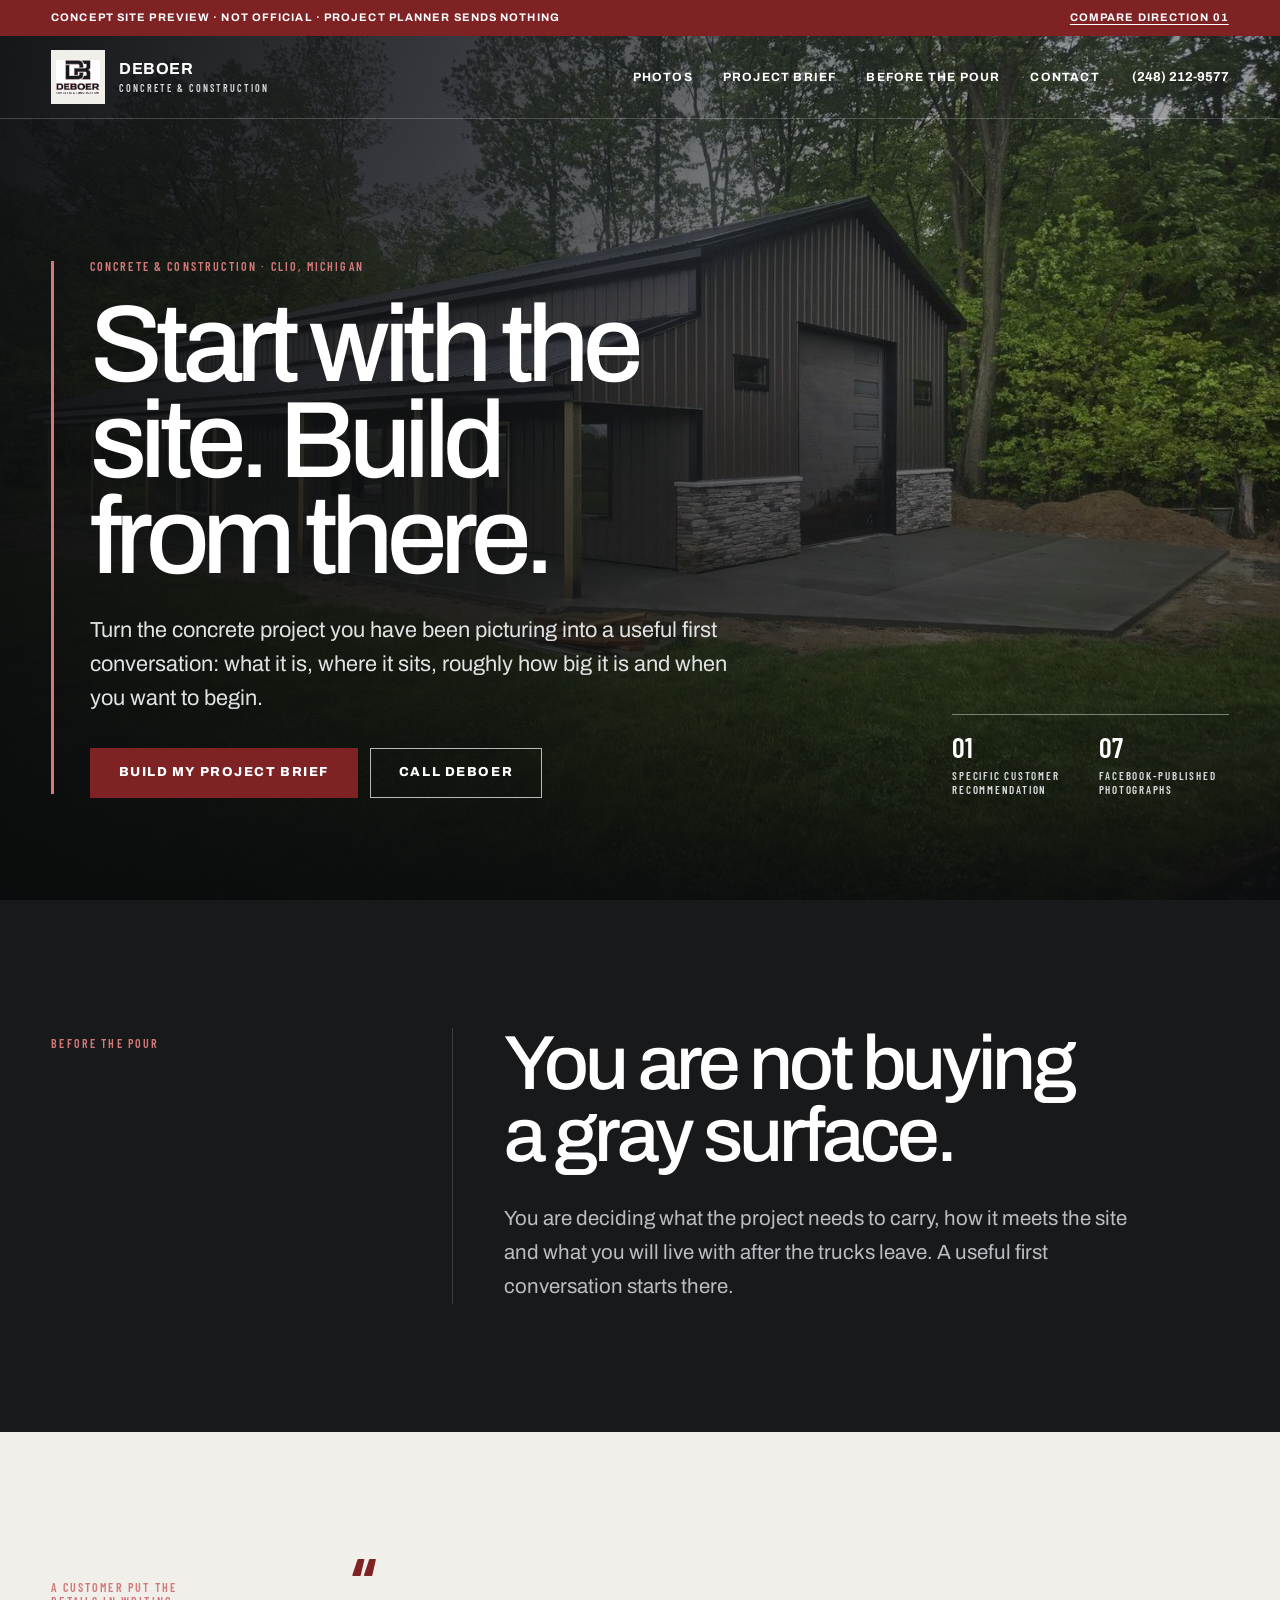
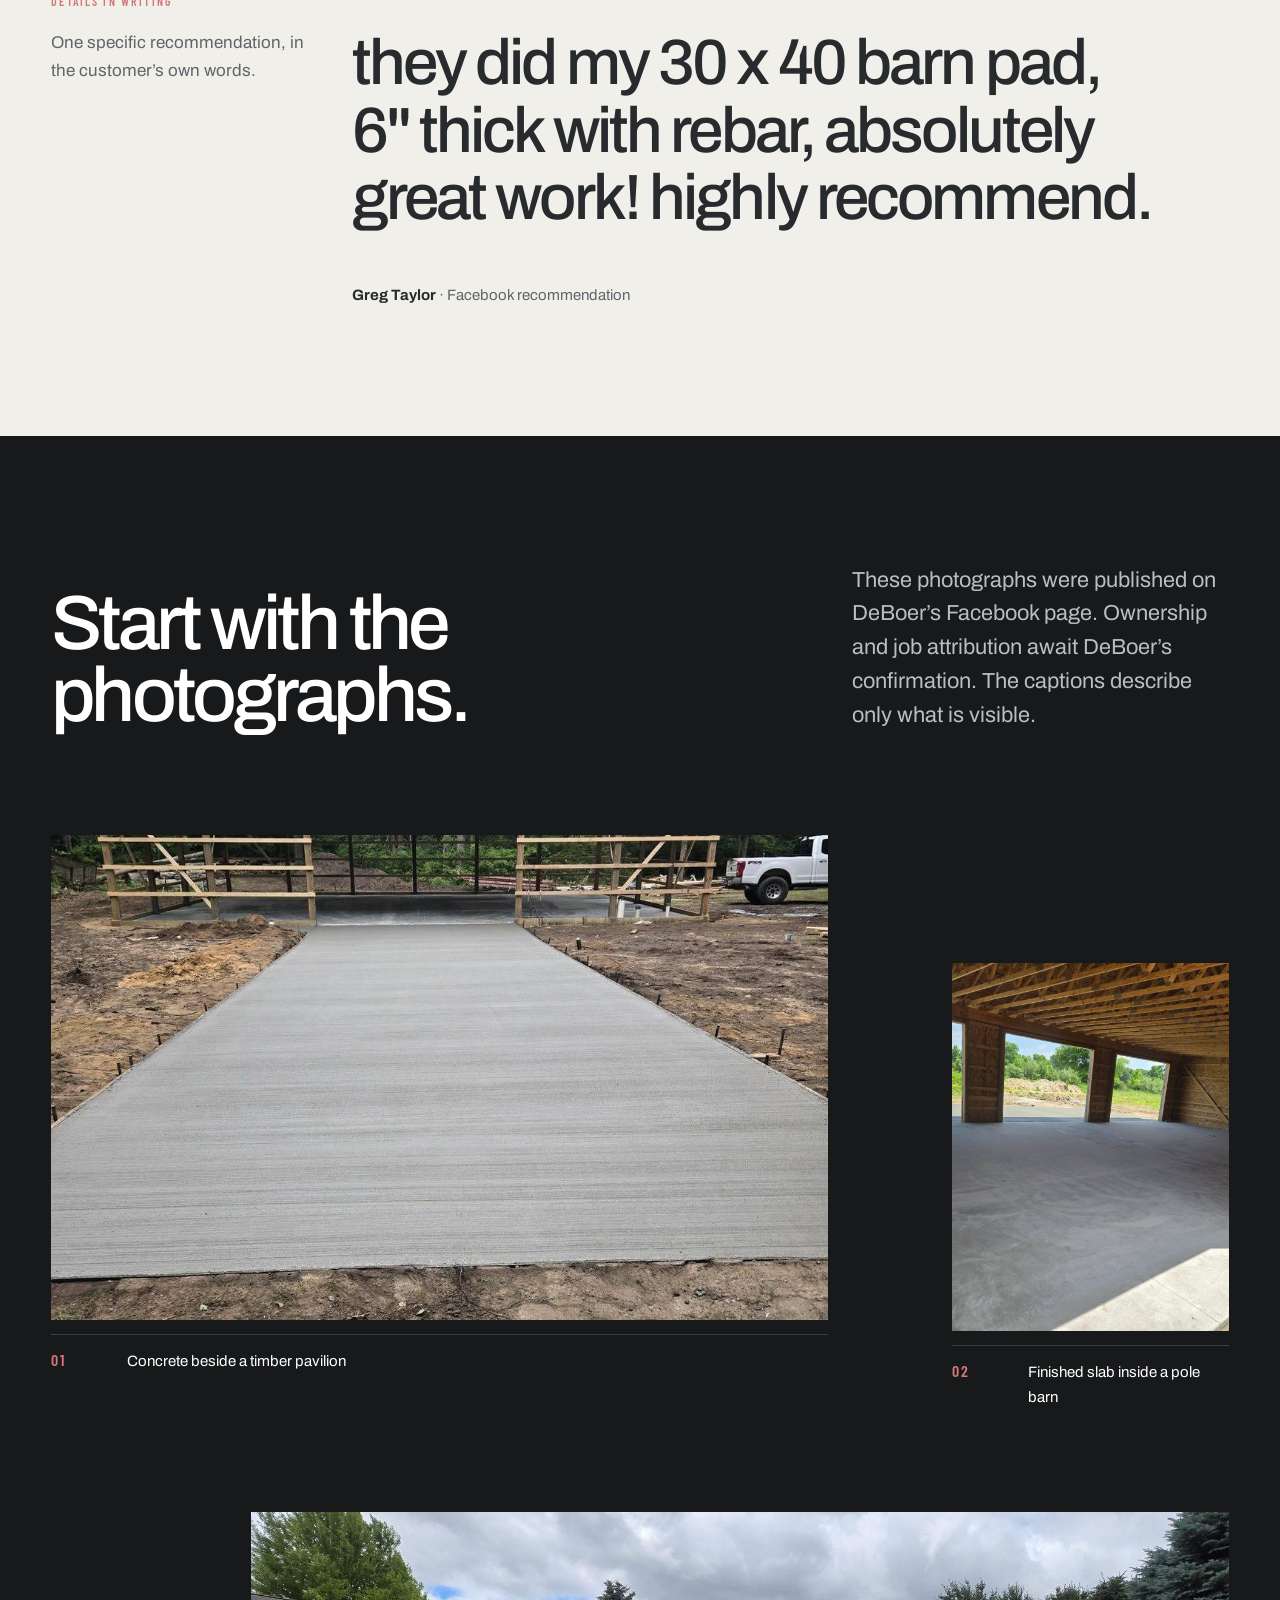
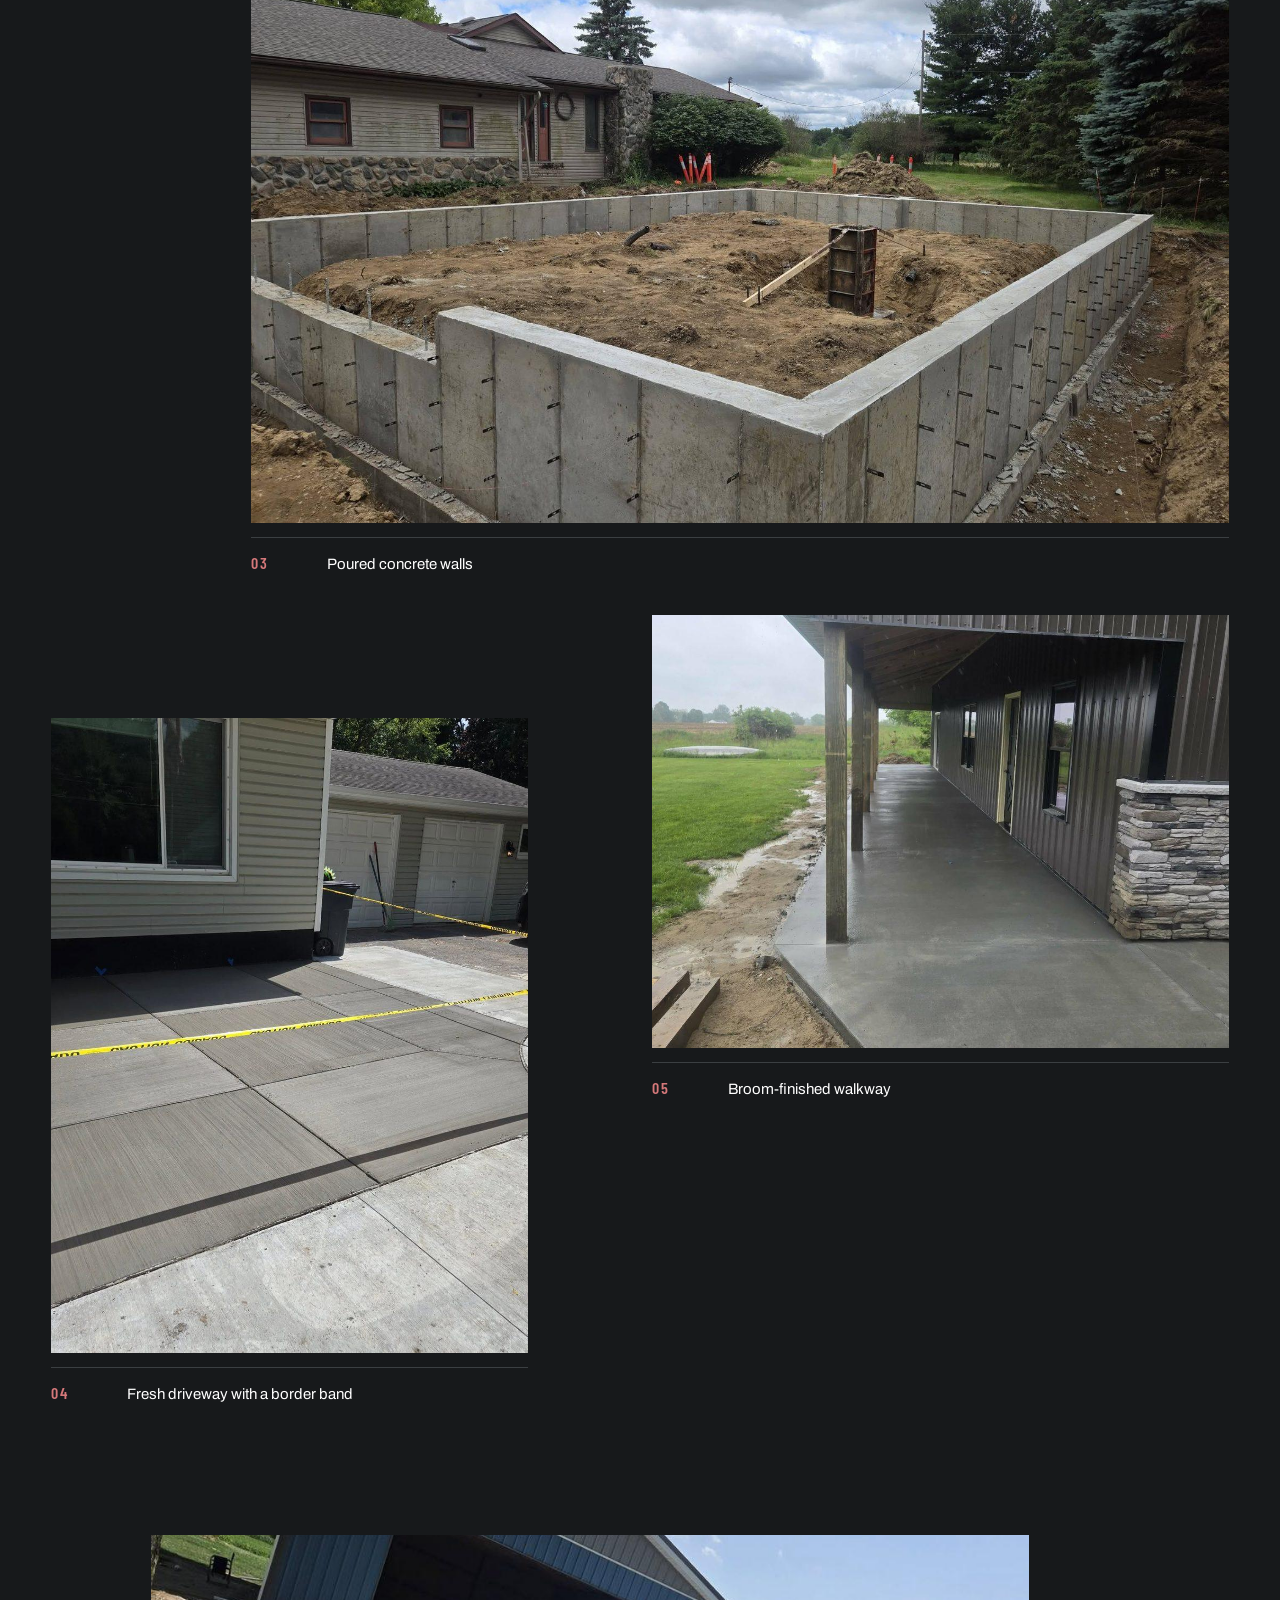
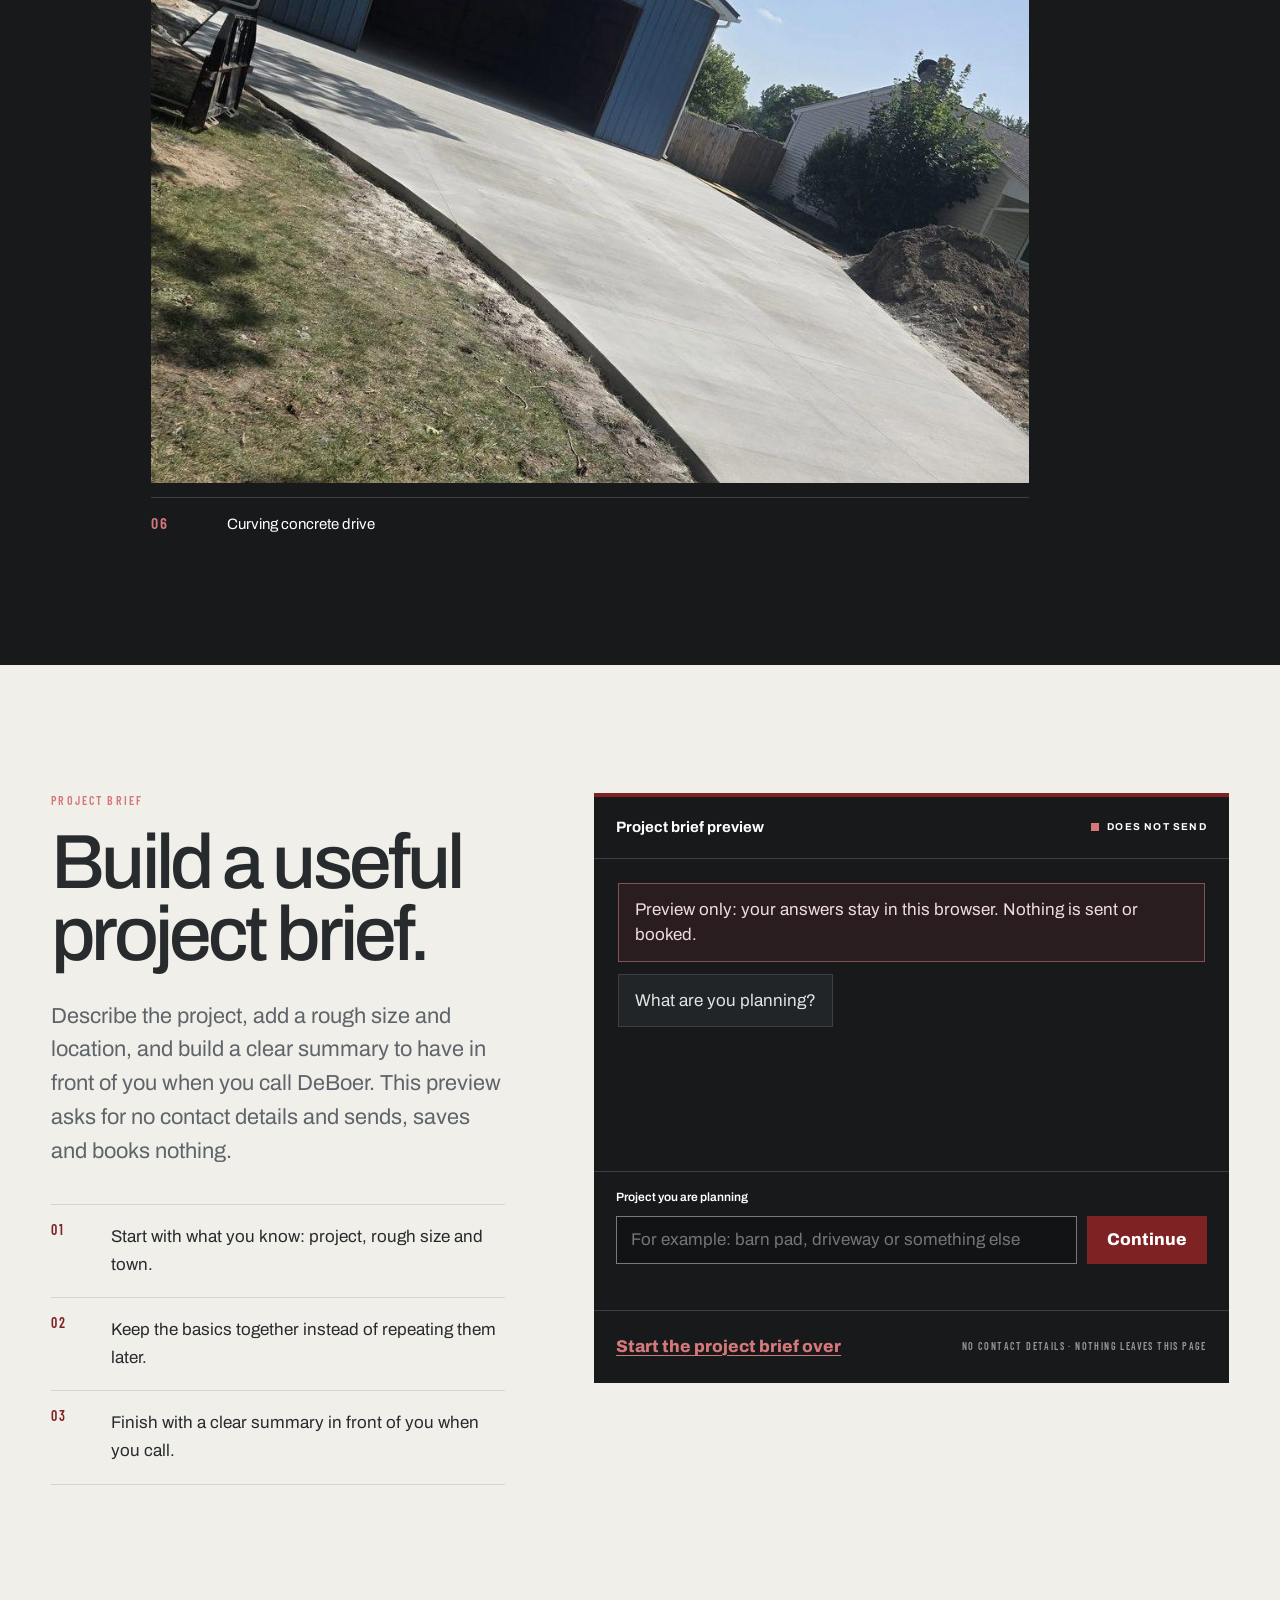
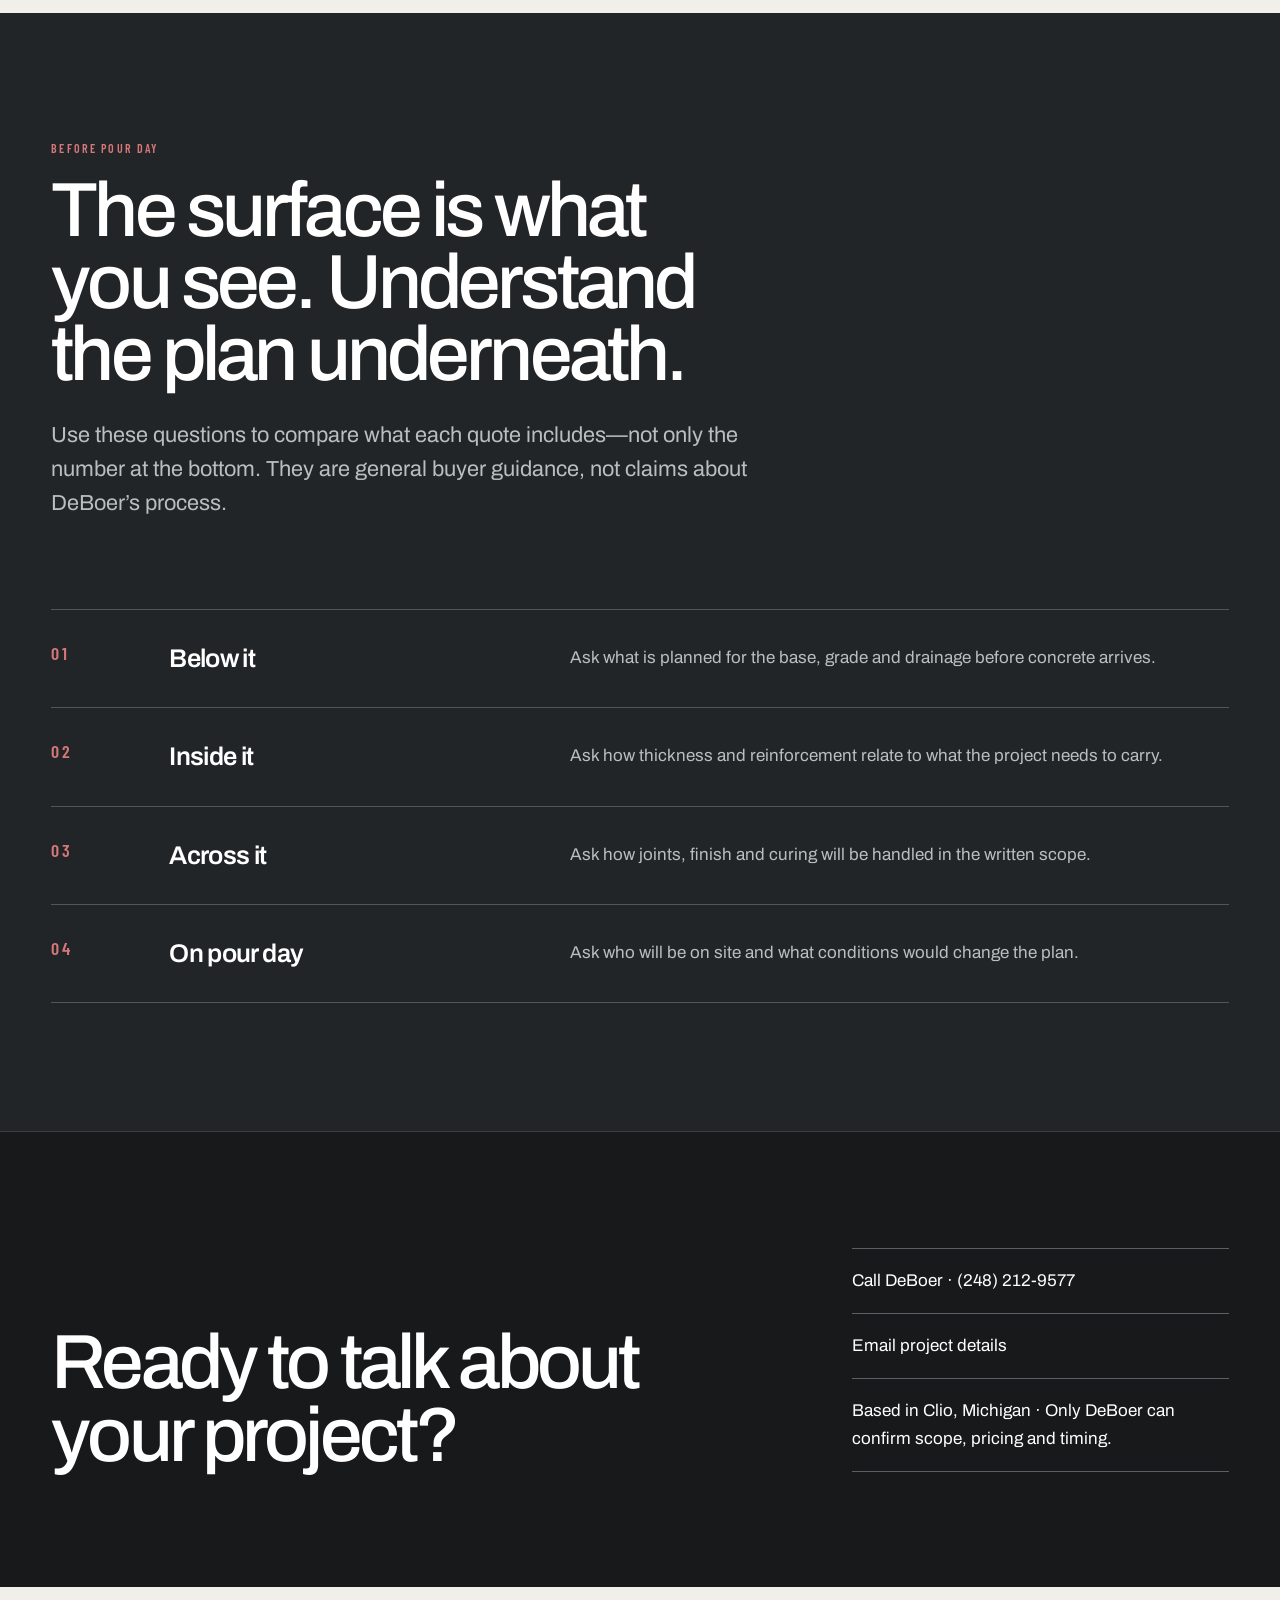
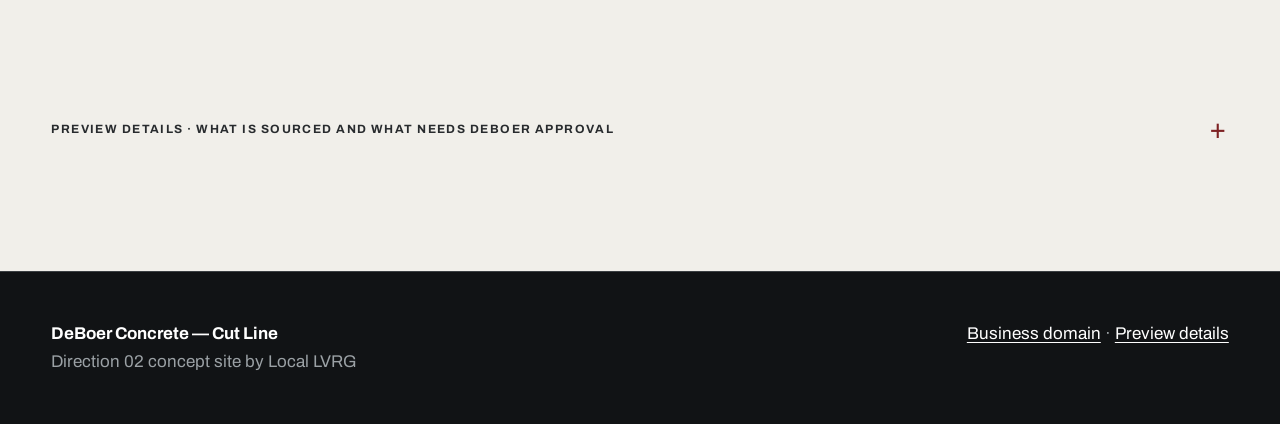
==== commit ff21fde7: "deploy: refresh DeBoer revenue concepts" ====
--- a/deboer-concrete-cutline/index.html
+++ b/deboer-concrete-cutline/index.html
@@ -6,13 +6,14 @@
 <meta name="robots" content="noindex,nofollow">
 <meta http-equiv="Content-Security-Policy" content="default-src 'self'; img-src 'self'; font-src 'self'; style-src 'unsafe-inline'; script-src 'unsafe-inline'; connect-src 'none'; object-src 'none'; base-uri 'none'; form-action 'none'">
 <title>DeBoer Concrete — Cut Line Alternative Concept Site</title>
-<meta name="description" content="An alternative concept site for DeBoer Concrete And Construction LLC, built from its published logo and Facebook photography. This is not the official website.">
+<meta name="description" content="A proof-led website concept for DeBoer Concrete in Clio, with Facebook-published photography, one specific customer recommendation and a non-sending project brief preview.">
 <meta name="theme-color" content="#17191B">
 <meta property="og:type" content="website">
 <meta property="og:title" content="DeBoer Concrete — Cut Line Alternative Concept Site">
-<meta property="og:description" content="A clearly labelled visual concept built around photography published on DeBoer's Facebook page. Not the official website.">
+<meta property="og:description" content="See photography from DeBoer’s Facebook page, read a specific customer recommendation and preview a direct path from project idea to first conversation.">
 <meta property="og:image" content="https://demos.locallvrg.co/deboer-concrete-cutline/assets/hero-shop-apron.jpg">
 <meta property="og:image:alt" content="Concrete apron and covered walkway at a dark metal building">
+<link rel="icon" href="assets/logo.png">
 <link rel="preload" as="font" type="font/woff2" href="assets/fonts/archivo.woff2" crossorigin>
 <link rel="preload" as="image" href="assets/hero-shop-apron.jpg" fetchpriority="high">
 <style>
@@ -70,6 +71,7 @@
 .concept-rail{position:fixed;inset:0 0 auto;z-index:150;height:var(--rail);background:var(--oxblood);color:#fff;display:flex;align-items:center}
 .concept-rail .wrap{display:flex;align-items:center;justify-content:space-between;gap:20px;font:700 11px/1.2 var(--archivo);letter-spacing:.1em;text-transform:uppercase}
 .concept-rail a{text-underline-offset:3px}
+.rail-short{display:none}
 
 .site-header{position:absolute;z-index:80;top:var(--rail);left:0;right:0;border-bottom:1px solid rgba(255,255,255,.2)}
 .nav{height:82px;display:flex;align-items:center;gap:32px}
@@ -132,10 +134,9 @@
 .job:nth-child(1) .job-frame,.job:nth-child(3) .job-frame,.job:nth-child(6) .job-frame{aspect-ratio:16/10}
 .job:nth-child(2) .job-frame,.job:nth-child(4) .job-frame{aspect-ratio:3/4}
 .job:nth-child(5) .job-frame{aspect-ratio:4/3}
-.job figcaption{display:grid;grid-template-columns:60px 1fr auto;gap:16px;align-items:baseline;border-top:1px solid var(--joint);padding-top:14px;margin-top:14px;color:var(--body)}
+.job figcaption{display:grid;grid-template-columns:60px 1fr;gap:16px;align-items:baseline;border-top:1px solid var(--joint);padding-top:14px;margin-top:14px;color:var(--body)}
 .job-no{color:var(--oxblood-bright);font:600 16px/1 var(--cond);letter-spacing:.12em}
 .job-title{color:#fff;font-size:15px}
-.job-note{font:600 10px/1 var(--cond);letter-spacing:.15em;text-transform:uppercase;color:#8F969B;text-align:right}
 
 .field-notes{padding:var(--section) 0;background:var(--raised)}
 .field-head{max-width:950px;margin-bottom:clamp(48px,7vw,88px)}
@@ -191,6 +192,11 @@
 .contact-details a:hover{text-decoration:underline;text-underline-offset:4px}
 
 .disclosure{padding:var(--section) 0;background:var(--concrete);color:var(--body-light)}
+.preview-details>summary{cursor:pointer;list-style:none;display:flex;align-items:center;justify-content:space-between;gap:24px;font:700 12px/1.4 var(--archivo);letter-spacing:.12em;text-transform:uppercase;color:var(--body-light)}
+.preview-details>summary::-webkit-details-marker{display:none}
+.preview-details>summary::after{content:"+";font:400 28px/1 var(--archivo);color:var(--oxblood)}
+.preview-details[open]>summary::after{content:"−"}
+.preview-details .disclosure-grid{margin-top:32px}
 .disclosure-head{max-width:900px}
 .disclosure-head .display{margin-top:20px}
 .disclosure-head .lede{margin-top:28px;color:var(--muted-light)}
@@ -233,7 +239,7 @@
 
 @media(max-width:560px){
   :root{--rail:56px}
-  .concept-rail .wrap{font-size:9.5px;line-height:1.35}.concept-rail .rail-note{max-width:22ch}.concept-rail a{max-width:12ch;text-align:right}
+  .concept-rail .wrap{font-size:9.5px;line-height:1.35}.concept-rail .rail-note{max-width:18ch}.concept-rail a{max-width:15ch;text-align:right}.rail-full{display:none}.rail-short{display:inline}
   .nav{height:74px}.brand-mark{width:48px;height:48px}.nav-phone{font-size:12px}
   .hero{min-height:700px;padding-top:calc(var(--rail) + 108px)}
   .hero h1{font-size:clamp(48px,15vw,68px)}
@@ -257,22 +263,22 @@
 
 <div class="concept-rail">
   <div class="wrap">
-    <span class="rail-note">Alternative concept site · not DeBoer&rsquo;s official website · visit demo sends nothing</span>
+    <span class="rail-note"><span class="rail-full">Concept site preview · not official · project planner sends nothing</span><span class="rail-short">Preview only · nothing sends</span></span>
     <a href="../deboer-concrete/" rel="nofollow">Compare direction 01</a>
   </div>
 </div>
 
 <header class="site-header">
   <div class="wrap nav">
-    <a class="brand" href="#top" aria-label="DeBoer Concrete alternative concept, back to top">
+    <a class="brand" href="#top" aria-label="DeBoer Concrete Cut Line concept, back to top">
       <span class="brand-mark"><img src="assets/logo.png" alt="" width="620" height="471"></span>
       <span class="brand-name"><strong>DEBOER</strong><span>Concrete &amp; Construction</span></span>
     </a>
-    <nav class="nav-links" aria-label="Concept navigation">
-      <a href="#work">The work</a>
-      <a href="#questions">Field notes</a>
-      <a href="#visit">Visit demo</a>
-      <a href="#disclosure">Disclosure</a>
+    <nav class="nav-links" aria-label="Primary navigation">
+      <a href="#work">Photos</a>
+      <a href="#visit">Project brief</a>
+      <a href="#questions">Before the pour</a>
+      <a href="#contact">Contact</a>
     </nav>
     <a class="nav-phone" href="tel:+12482129577">(248) 212-9577</a>
   </div>
@@ -285,17 +291,17 @@
     </div>
     <div class="wrap hero-grid">
       <div class="hero-copy">
-        <p class="kicker red">Clio, Michigan · Alternative direction 02</p>
-        <h1 id="hero-title">A slab starts below the surface.</h1>
-        <p class="lede">A cinematic website concept built around photography published on DeBoer&rsquo;s Facebook page. The words, job attribution and visit demo are proposed, disclosed, and not connected to the business.</p>
+        <p class="kicker red">Concrete &amp; Construction · Clio, Michigan</p>
+        <h1 id="hero-title">Start with the site. Build from there.</h1>
+        <p class="lede">Turn the concrete project you have been picturing into a useful first conversation: what it is, where it sits, roughly how big it is and when you want to begin.</p>
         <div class="hero-actions">
-          <a class="btn btn-primary" href="#work">See the work</a>
-          <a class="btn btn-outline" href="#visit">Try the visit demo</a>
+          <a class="btn btn-primary" href="#visit">Build My Project Brief</a>
+          <a class="btn btn-outline" href="tel:+12482129577">Call DeBoer</a>
         </div>
       </div>
-      <div class="hero-index" aria-label="Concept facts">
-        <div><b>07</b><span>Facebook-sourced photographs</span></div>
-        <div><b>00</b><span>Stock photographs</span></div>
+      <div class="hero-index" aria-label="Published proof">
+        <div><b>01</b><span>specific customer recommendation</span></div>
+        <div><b>07</b><span>Facebook-published photographs</span></div>
       </div>
     </div>
   </section>
@@ -303,12 +309,11 @@
   <section class="intro" aria-labelledby="intro-title">
     <div class="wrap split">
       <div class="split-label">
-        <p class="kicker red">Cut Line / The idea</p>
+        <p class="kicker red">Before the pour</p>
       </div>
       <div class="split-copy">
-        <h2 class="display" id="intro-title">The work is the page chrome.</h2>
-        <p>This direction treats every photograph like a job record rather than a gallery thumbnail. Thin control-joint rules organize the page; DeBoer&rsquo;s oxblood mark appears only where the eye needs a path.</p>
-        <p class="micro">Concept copy by Local LVRG. This paragraph is not a DeBoer claim.</p>
+        <h2 class="display" id="intro-title">You are not buying a gray surface.</h2>
+        <p>You are deciding what the project needs to carry, how it meets the site and what you will live with after the trucks leave. A useful first conversation starts there.</p>
       </div>
     </div>
   </section>
@@ -316,8 +321,8 @@
   <section class="proof" aria-labelledby="proof-title">
     <div class="wrap proof-grid">
       <div class="proof-meta">
-        <p class="kicker red" id="proof-title">Published customer recommendation</p>
-        <p>One real quote, kept at full weight and reproduced exactly as recorded from Facebook.</p>
+        <p class="kicker red" id="proof-title">A customer put the details in writing</p>
+        <p>One specific recommendation, in the customer&rsquo;s own words.</p>
       </div>
       <blockquote>they did my 30 x 40 barn pad, 6&quot; thick with rebar, absolutely great work! highly recommend.</blockquote>
       <cite><strong>Greg Taylor</strong> · Facebook recommendation</cite>
@@ -327,35 +332,65 @@
   <section class="work-section" id="work" aria-labelledby="work-title">
     <div class="wrap">
       <div class="work-head">
-        <h2 class="display" id="work-title">Six frames. No stock.</h2>
-        <p class="lede">Every image is from DeBoer&rsquo;s Facebook uploads. Ownership, job attribution and labels need confirmation before any production use.</p>
+        <h2 class="display" id="work-title">Start with the photographs.</h2>
+        <p class="lede">These photographs were published on DeBoer&rsquo;s Facebook page. Ownership and job attribution await DeBoer&rsquo;s confirmation. The captions describe only what is visible.</p>
       </div>
 
       <div class="job-ledger">
         <figure class="job">
           <div class="job-frame"><img src="assets/job-approach.jpg" alt="Concrete surface leading beneath a timber pavilion with a green metal roof" width="1050" height="1400" loading="lazy" decoding="async"></div>
-          <figcaption><span class="job-no">01</span><span class="job-title">Approach &amp; apron</span><span class="job-note">Concept caption</span></figcaption>
+          <figcaption><span class="job-no">01</span><span class="job-title">Concrete beside a timber pavilion</span></figcaption>
         </figure>
         <figure class="job">
           <div class="job-frame"><img src="assets/job-barn-slab.jpg" alt="Large finished concrete slab inside an open pole barn" width="1600" height="1200" loading="lazy" decoding="async"></div>
-          <figcaption><span class="job-no">02</span><span class="job-title">Barn slab</span><span class="job-note">Concept caption</span></figcaption>
+          <figcaption><span class="job-no">02</span><span class="job-title">Finished slab inside a pole barn</span></figcaption>
         </figure>
         <figure class="job">
           <div class="job-frame"><img src="assets/job-foundation.jpg" alt="Poured concrete walls forming a building footprint" width="1600" height="1200" loading="lazy" decoding="async"></div>
-          <figcaption><span class="job-no">03</span><span class="job-title">Poured foundation</span><span class="job-note">Concept caption</span></figcaption>
+          <figcaption><span class="job-no">03</span><span class="job-title">Poured concrete walls</span></figcaption>
         </figure>
         <figure class="job">
           <div class="job-frame"><img src="assets/job-banded-drive.jpg" alt="Fresh concrete driveway with a contrasting border band" width="1600" height="1200" loading="lazy" decoding="async"></div>
-          <figcaption><span class="job-no">04</span><span class="job-title">Banded drive</span><span class="job-note">Concept caption</span></figcaption>
+          <figcaption><span class="job-no">04</span><span class="job-title">Fresh driveway with a border band</span></figcaption>
         </figure>
         <figure class="job">
           <div class="job-frame"><img src="assets/job-walkway.jpg" alt="Broom-finished concrete walkway beside a dark metal building" width="1050" height="1400" loading="lazy" decoding="async"></div>
-          <figcaption><span class="job-no">05</span><span class="job-title">Walkway</span><span class="job-note">Concept caption</span></figcaption>
+          <figcaption><span class="job-no">05</span><span class="job-title">Broom-finished walkway</span></figcaption>
         </figure>
         <figure class="job">
           <div class="job-frame"><img src="assets/job-curved-drive.jpg" alt="Curving concrete drive leading toward a blue metal building" width="1047" height="1400" loading="lazy" decoding="async"></div>
-          <figcaption><span class="job-no">06</span><span class="job-title">Curved drive</span><span class="job-note">Concept caption</span></figcaption>
+          <figcaption><span class="job-no">06</span><span class="job-title">Curving concrete drive</span></figcaption>
         </figure>
+      </div>
+    </div>
+  </section>
+
+  <section class="visit" id="visit" aria-labelledby="visit-title">
+    <div class="wrap visit-grid">
+      <div class="visit-copy">
+        <p class="kicker red">Project brief</p>
+        <h2 class="display dark" id="visit-title">Build a useful project brief.</h2>
+        <p class="lede">Describe the project, add a rough size and location, and build a clear summary to have in front of you when you call DeBoer. This preview asks for no contact details and sends, saves and books nothing.</p>
+        <ul class="visit-facts">
+          <li><b>01</b><span>Start with what you know: project, rough size and town.</span></li>
+          <li><b>02</b><span>Keep the basics together instead of repeating them later.</span></li>
+          <li><b>03</b><span>Finish with a clear summary in front of you when you call.</span></li>
+        </ul>
+      </div>
+
+      <div class="visit-shell" role="region" aria-labelledby="visit-demo-title">
+        <div class="visit-top">
+          <strong id="visit-demo-title">Project brief preview</strong>
+          <span class="demo-badge">Does not send</span>
+        </div>
+        <div class="visit-log" id="visit-log" role="log" aria-live="polite" aria-label="Project brief conversation">
+          <p class="bubble agent no-js-only">The project brief preview needs JavaScript. Nothing is collected. You can still call DeBoer at (248) 212-9577.</p>
+        </div>
+        <div class="visit-controls" id="visit-controls"></div>
+        <div class="visit-bottom">
+          <button class="restart" id="restart" type="button" hidden>Start the project brief over</button>
+          <span>No contact details · nothing leaves this page</span>
+        </div>
       </div>
     </div>
   </section>
@@ -363,103 +398,64 @@
   <section class="field-notes" id="questions" aria-labelledby="questions-title">
     <div class="wrap">
       <div class="field-head">
-        <p class="kicker red">Field notes / general questions</p>
-        <h2 class="display" id="questions-title">The finish is only one line on the ticket.</h2>
-        <p class="lede">These are general questions a buyer can ask any concrete contractor. They are not a statement of DeBoer&rsquo;s materials, specifications, or process.</p>
+        <p class="kicker red">Before pour day</p>
+        <h2 class="display" id="questions-title">The surface is what you see. Understand the plan underneath.</h2>
+        <p class="lede">Use these questions to compare what each quote includes&mdash;not only the number at the bottom. They are general buyer guidance, not claims about DeBoer&rsquo;s process.</p>
       </div>
       <div class="question-list">
-        <article class="question"><span class="num">01</span><h3>What is under it?</h3><p>Ask how the base will be prepared, compacted, and graded before concrete arrives.</p></article>
-        <article class="question"><span class="num">02</span><h3>How thick is the pour?</h3><p>Make the planned thickness explicit for the load the slab is expected to carry.</p></article>
-        <article class="question"><span class="num">03</span><h3>What reinforcement is specified?</h3><p>Ask whether the plan calls for rebar, mesh, another system, or no reinforcement.</p></article>
-        <article class="question"><span class="num">04</span><h3>Where are the joints?</h3><p>Ask how the joint layout relates to the slab geometry and likely movement.</p></article>
-        <article class="question"><span class="num">05</span><h3>What finish fits the use?</h3><p>Foot traffic, vehicle traffic, weather, and appearance all affect that choice.</p></article>
-        <article class="question"><span class="num">06</span><h3>What happens on pour day?</h3><p>Ask who is on site, how timing is handled, and what conditions would change the plan.</p></article>
-      </div>
-    </div>
-  </section>
-
-  <section class="visit" id="visit" aria-labelledby="visit-title">
-    <div class="wrap visit-grid">
-      <div class="visit-copy">
-        <p class="kicker red">Visit desk / interaction study</p>
-        <h2 class="display dark" id="visit-title">A visit-request prototype, never an estimator.</h2>
-        <p class="lede">Try the proposed intake flow. It calculates no price, checks no availability, requests no contact details, books no appointment, and sends or stores nothing.</p>
-        <ul class="visit-facts">
-          <li><b>01</b><span>Project, rough size and town establish the visit context.</span></li>
-          <li><b>02</b><span>Time choices are examples only, not live openings.</span></li>
-          <li><b>03</b><span>A real version would confirm only after approved availability and delivery both succeed.</span></li>
-        </ul>
-      </div>
-
-      <div class="visit-shell" role="region" aria-labelledby="visit-demo-title">
-        <div class="visit-top">
-          <strong id="visit-demo-title">DeBoer site-visit concept</strong>
-          <span class="demo-badge">Demo · does not send</span>
-        </div>
-        <div class="visit-log" id="visit-log" role="log" aria-live="polite" aria-label="Demo conversation">
-          <p class="bubble agent no-js-only">This visual prototype needs JavaScript for the sample choices. Nothing is sent either way. Call (248) 212-9577 if you want to contact the real business.</p>
-        </div>
-        <div class="visit-controls" id="visit-controls"></div>
-        <div class="visit-bottom">
-          <button class="restart" id="restart" type="button" hidden>Start the demo over</button>
-          <span>Nothing leaves this browser</span>
-        </div>
-      </div>
-    </div>
-  </section>
-
-  <section class="contact" aria-labelledby="contact-title">
+        <article class="question"><span class="num">01</span><h3>Below it</h3><p>Ask what is planned for the base, grade and drainage before concrete arrives.</p></article>
+        <article class="question"><span class="num">02</span><h3>Inside it</h3><p>Ask how thickness and reinforcement relate to what the project needs to carry.</p></article>
+        <article class="question"><span class="num">03</span><h3>Across it</h3><p>Ask how joints, finish and curing will be handled in the written scope.</p></article>
+        <article class="question"><span class="num">04</span><h3>On pour day</h3><p>Ask who will be on site and what conditions would change the plan.</p></article>
+      </div>
+    </div>
+  </section>
+
+  <section class="contact" id="contact" aria-labelledby="contact-title">
     <div class="wrap contact-grid">
-      <h2 class="display" id="contact-title">Use the real contact details.</h2>
+      <h2 class="display" id="contact-title">Ready to talk about your project?</h2>
       <div class="contact-details">
-        <a href="tel:+12482129577">Call · (248) 212-9577</a>
-        <a href="mailto:nick@deboerconcreteandconstructionllc.com">Email · nick@deboerconcreteandconstructionllc.com</a>
-        <p>Published base · Clio, Michigan</p>
+        <a href="tel:+12482129577">Call DeBoer · (248) 212-9577</a>
+        <a href="mailto:nick@deboerconcreteandconstructionllc.com">Email project details</a>
+        <p>Based in Clio, Michigan · Only DeBoer can confirm scope, pricing and timing.</p>
       </div>
     </div>
   </section>
 
   <section class="disclosure" id="disclosure" aria-labelledby="disclosure-title">
     <div class="wrap">
-      <div class="disclosure-head">
-        <p class="kicker red">What is real / what is proposed</p>
-        <h2 class="display dark" id="disclosure-title">The line has to stay visible.</h2>
-        <p class="lede">This is a separate alternative concept by Local LVRG, not DeBoer&rsquo;s official site. The visual direction is original; the business material is identified below.</p>
-      </div>
-
-      <div class="disclosure-grid">
-        <div class="disclosure-col">
-          <h3>Real, supplied or published by DeBoer</h3>
-          <ul>
-            <li>The company name and DB logo from its Facebook page.</li>
-            <li>Seven photographs downloaded from DeBoer&rsquo;s public Facebook uploads; ownership and job attribution still need confirmation.</li>
-            <li>The published phone number, email address, Clio base, and official domain.</li>
-            <li>Greg Taylor&rsquo;s name and recommendation, reproduced word for word as recorded.</li>
-          </ul>
+      <details class="preview-details">
+        <summary id="disclosure-title">Preview details · what is sourced and what needs DeBoer approval</summary>
+        <div class="disclosure-grid">
+          <div class="disclosure-col">
+            <h3>Source-backed</h3>
+            <ul>
+              <li>DeBoer Concrete And Construction LLC, its DB logo and its published Clio contact details.</li>
+              <li>Greg Taylor’s Facebook recommendation, reproduced exactly as recorded.</li>
+              <li>Seven photographs published on DeBoer’s Facebook page; ownership and job attribution still need confirmation.</li>
+            </ul>
+          </div>
+          <div class="disclosure-col">
+            <h3>Needs DeBoer review and approval</h3>
+            <ul>
+              <li>All marketing copy, photograph captions and project labels.</li>
+              <li>The actual service list, coverage area, specifications, pricing, process and timing.</li>
+              <li>Any live request delivery, confirmation, privacy language or follow-up workflow.</li>
+            </ul>
+          </div>
         </div>
-        <div class="disclosure-col">
-          <h3>Created for this concept and not yet DeBoer claims</h3>
-          <ul>
-            <li>The Cut Line design, layout, navigation, typography treatment and interaction.</li>
-            <li>Every headline, paragraph, CTA, metadata description and footer line.</li>
-            <li>Every photograph caption, alt-text job classification and inferred service label.</li>
-            <li>All buying-question language and any process, material, workmanship or durability statement.</li>
-            <li>The entire visit-request prototype script, choices, example time windows and completion state.</li>
-            <li>Any suggestion that a request reaches a phone, inbox, CRM or calendar.</li>
-          </ul>
+        <div class="closing">
+          <p><strong>This is a noindex concept site, not DeBoer’s official website.</strong> The project brief preview asks for no contact details and sends, saves and books nothing. The separate phone and email links use DeBoer’s published contact information. Publishing a live customer-intake system requires DeBoer’s approval and a tested implementation.</p>
         </div>
-      </div>
-      <div class="closing">
-        <p><strong>Nothing in the proposed column represents DeBoer until DeBoer confirms it.</strong> This site-visit planning flow is a visual prototype, not an estimator: it calculates no price, checks no availability, books no appointment, and sends or stores no information. The visit demo is not connected to DeBoer&rsquo;s inbox, calendar or CRM; the separate call and email links use DeBoer&rsquo;s published contact details. The page is <code>noindex,nofollow</code> and will be removed the same day on request. The concept page was built at no charge; publishing it and connecting real booking, communications or marketing systems would be paid implementation.</p>
-      </div>
+      </details>
     </div>
   </section>
 </main>
 
 <footer>
   <div class="wrap footer-grid">
-    <p><strong>DeBoer Concrete — Cut Line</strong><br>Alternative concept by Local LVRG · not affiliated</p>
-    <p><a href="https://deboerconcreteandconstructionllc.com/" rel="nofollow noopener">Real business website</a> · <a href="#disclosure">Full disclosure</a></p>
+    <p><strong>DeBoer Concrete — Cut Line</strong><br>Direction 02 concept site by Local LVRG</p>
+    <p><a href="https://deboerconcreteandconstructionllc.com/" rel="nofollow noopener">Business domain</a> · <a href="#disclosure">Preview details</a></p>
   </div>
 </footer>
 
@@ -471,14 +467,6 @@
   var controls=document.getElementById("visit-controls");
   var restart=document.getElementById("restart");
   var state={};
-
-  var jobs=[
-    ["Garage or barn pad","Pad"],
-    ["Driveway or approach","Drive"],
-    ["Patio or walkway","Patio / walk"],
-    ["Foundation","Foundation"],
-    ["Something else","Other concrete"]
-  ];
 
   function node(tag,className,text){
     var el=document.createElement(tag);
@@ -519,7 +507,7 @@
     if(shouldFocus!==false)focusFirst();
   }
 
-  function askText(label,placeholder,callback){
+  function askText(label,placeholder,callback,shouldFocus){
     clearControls();
     var form=node("form","text-step");
     var submitted=false;
@@ -537,7 +525,7 @@
       if(submitted)return;
       var value=input.value.trim();
       if(!value){
-        error.textContent="Add a short answer to continue the demo.";
+        error.textContent="Add a short answer to continue the project brief.";
         input.setAttribute("aria-invalid","true");
         input.focus();
         return;
@@ -547,48 +535,54 @@
       user(value);callback(value);
     },{once:false});
     controls.appendChild(form);
-    focusFirst();
+    if(shouldFocus!==false)focusFirst();
   }
 
   function ticket(){
     clearControls();
-    message("Demo complete. No appointment was booked, and no information left this browser.","notice");
+    message("Your project brief is ready. Nothing was booked or sent.","notice");
     var card=node("div","ticket");
-    card.appendChild(node("p","ticket-label","Preview only · not booked or sent"));
+    card.appendChild(node("p","ticket-label","Project brief · preview only"));
     var dl=node("dl","ticket-grid");
-    [["Project",state.job],["Rough size",state.size],["Town",state.town],["Example window",state.time]].forEach(function(pair){
+    [["Project",state.project],["Rough size",state.size],["Town",state.town],["Timing",state.when],["Preferred time",state.time]].forEach(function(pair){
       var box=node("div");box.append(node("dt","",pair[0]),node("dd","",pair[1]));dl.appendChild(box);
     });
     card.appendChild(dl);log.appendChild(card);log.scrollTop=log.scrollHeight;
-    var call=node("a","choice","Call DeBoer instead · (248) 212-9577");call.href="tel:+12482129577";controls.appendChild(call);
+    message("Nothing left this page. Call DeBoer with the brief above to take the next real step.","notice");
+    var call=node("a","choice","Call DeBoer with this brief · (248) 212-9577");call.href="tel:+12482129577";controls.appendChild(call);
     focusFirst();
   }
 
   function timeStep(){
-    message("Choose an example preference. These are not live openings.");
+    message("Which time is usually easiest for a conversation? This is a preference, not live availability.");
     choose([["Weekday morning","Weekday morning"],["Weekday afternoon","Weekday afternoon"],["Another time","custom"]],function(value){
       if(value==="custom"){
-        message("What general window would suit you?");
-        askText("Example preferred time","For example: Saturday morning",function(custom){state.time=custom;ticket();});
+        message("What day or time is usually easiest?");
+        askText("Preferred conversation day or time","For example: Saturday morning",function(custom){state.time=custom;ticket();});
       }else{state.time=value;ticket();}
     });
   }
 
   function townStep(){
-    message("Which town or township is the project in?");
-    askText("Town or township","For example: Clio",function(value){state.town=value;timeStep();});
+    message("Where is the project?");
+    askText("Town or township","For example: Clio",function(value){state.town=value;timingStep();});
+  }
+
+  function timingStep(){
+    message("When are you hoping to begin?");
+    choose([["As soon as possible","As soon as possible"],["This season","This season"],["Just planning","Just planning"]],function(value){state.when=value;timeStep();});
   }
 
   function sizeStep(){
-    message("Roughly how large is it? A simple length by width is enough for this preview.");
+    message("About how big is it? A rough length by width is enough.");
     askText("Rough size","For example: 30 x 40",function(value){state.size=value;townStep();});
   }
 
   function start(shouldFocus){
     state={};log.replaceChildren();clearControls();
-    message("This is a non-sending visual demo. It cannot quote, check a calendar, reserve a time, or contact DeBoer.","notice");
-    message("What kind of concrete project are you considering?");
-    choose(jobs,function(value){state.job=value;sizeStep();},shouldFocus);
+    message("Preview only: your answers stay in this browser. Nothing is sent or booked.","notice");
+    message("What are you planning?");
+    askText("Project you are planning","For example: barn pad, driveway or something else",function(value){state.project=value;sizeStep();},shouldFocus);
   }
 
   restart.addEventListener("click",function(){start(true);});
